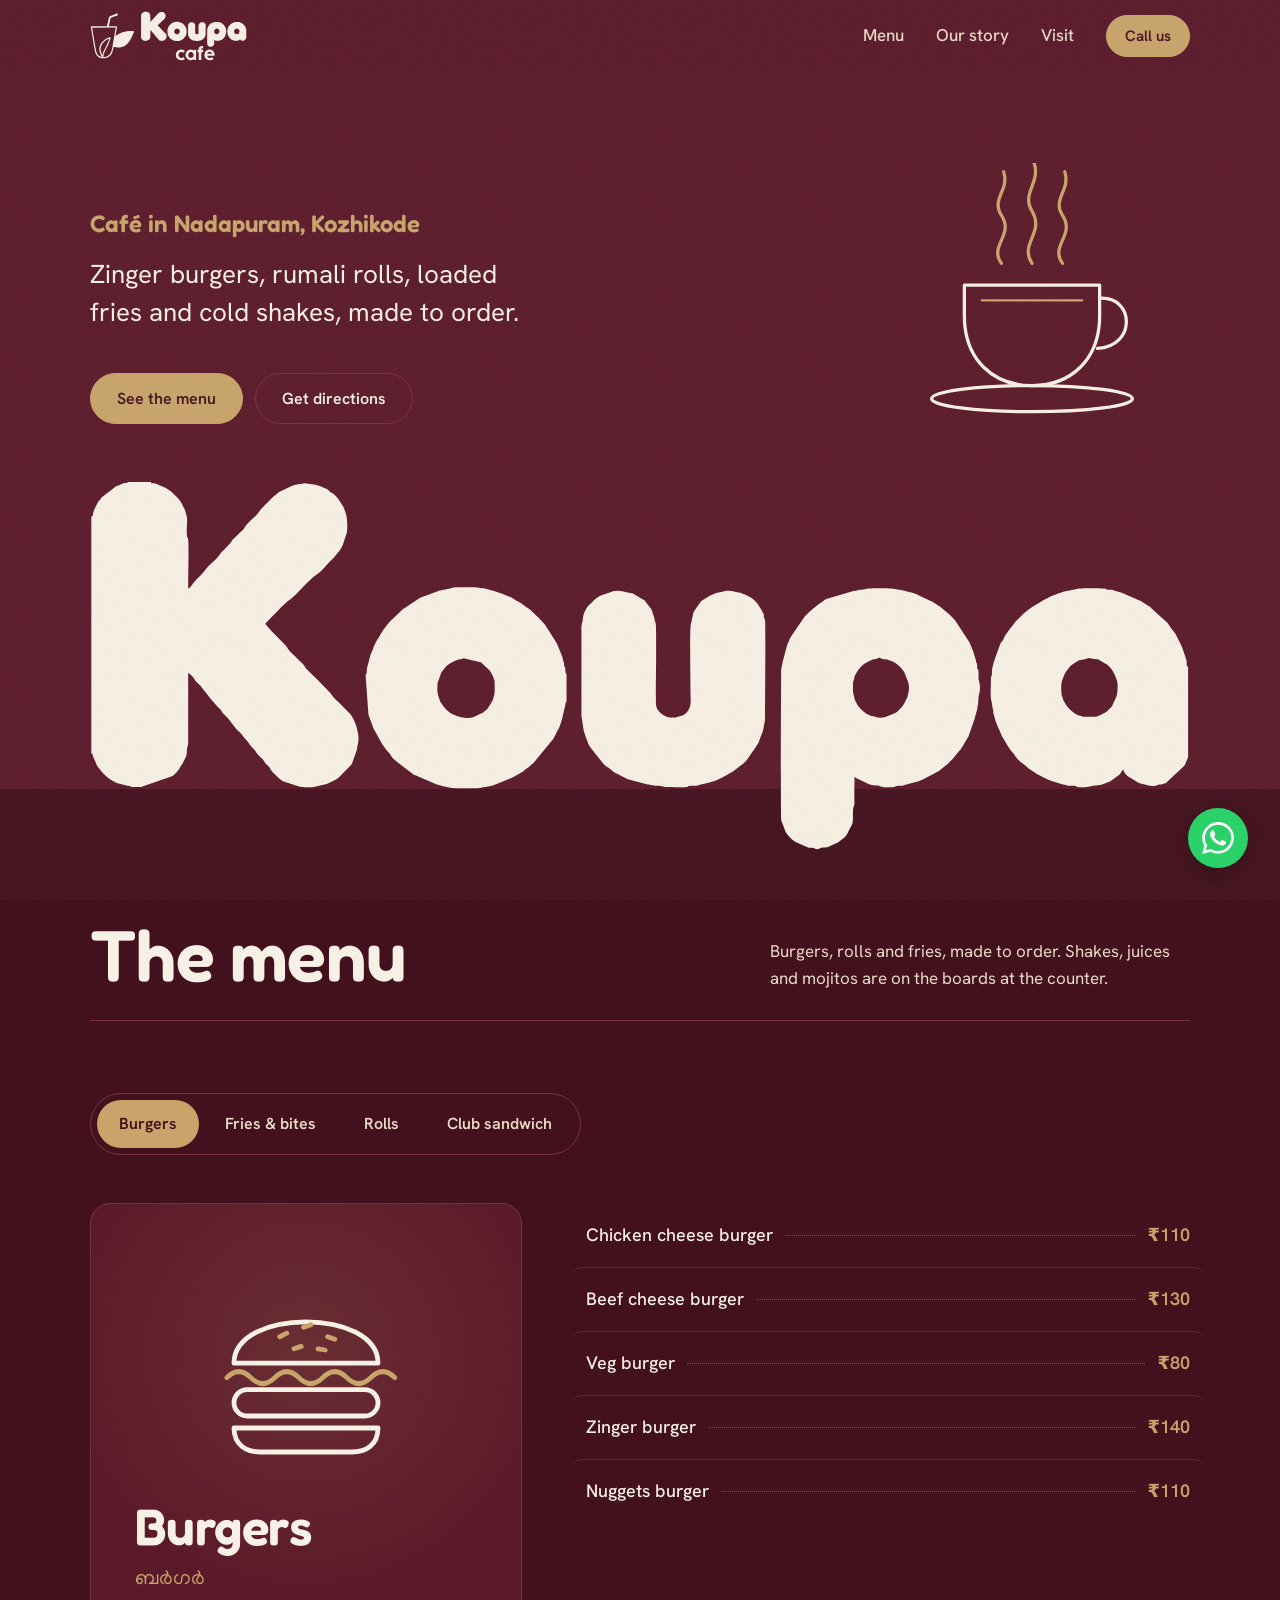
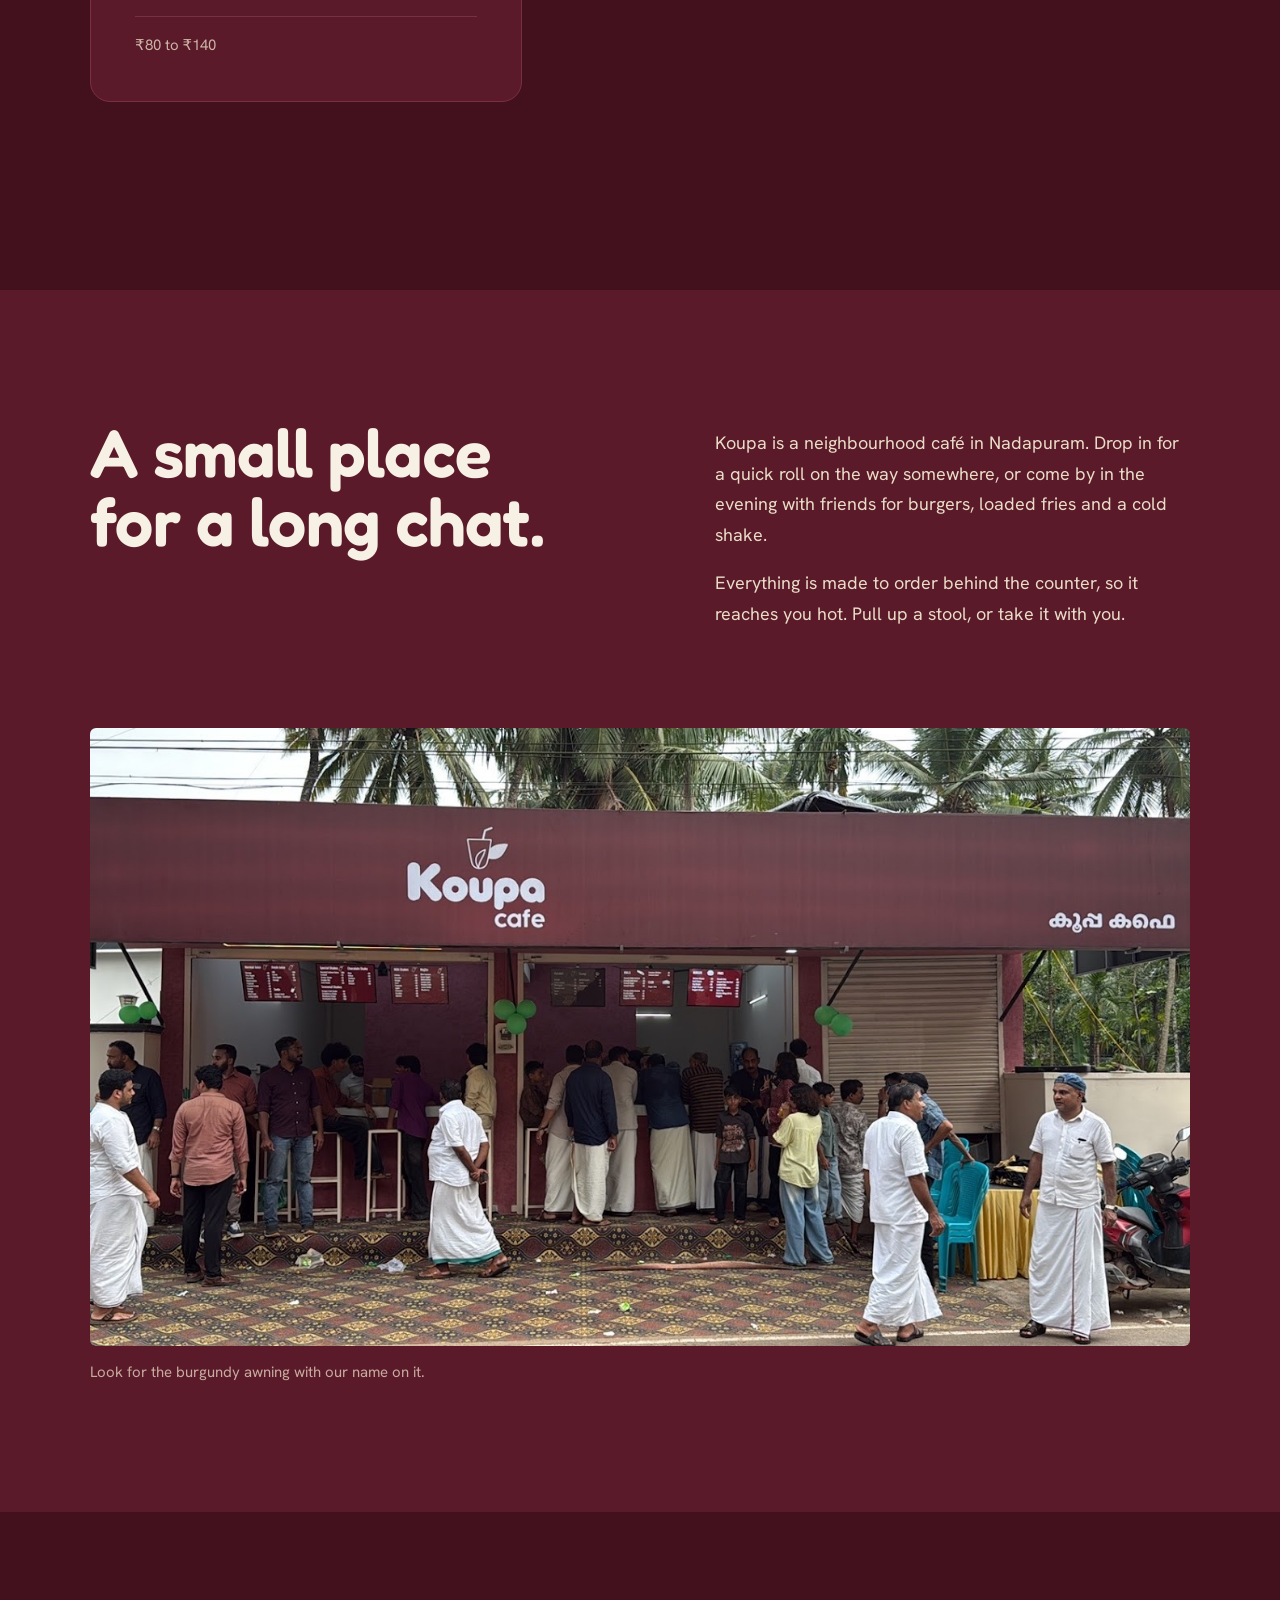
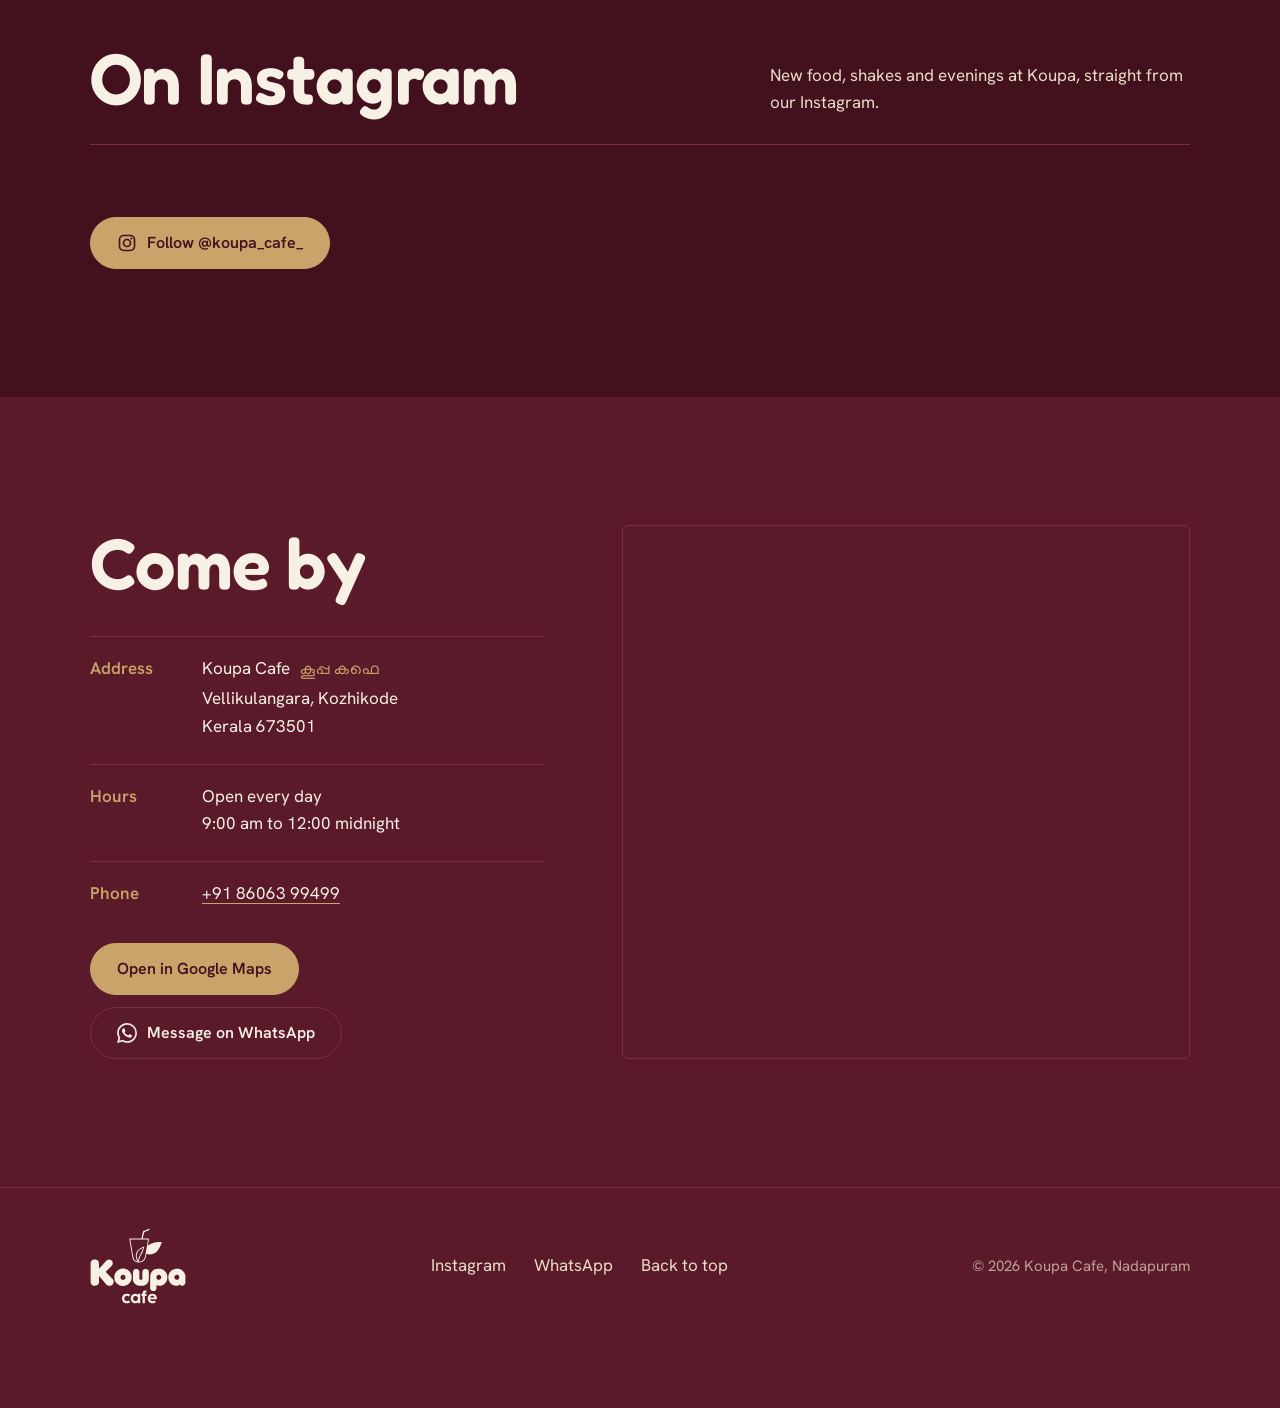
==== index.html @ 999a137d "Add Koupa Cafe website Static one-page site for Koupa Cafe: logo header, tabbed menu with prices, st" ====
<!doctype html>
<html lang="en">
<head>
  <meta charset="utf-8">
  <meta name="viewport" content="width=device-width, initial-scale=1">
  <title>Koupa Cafe | Nadapuram</title>
  <meta name="description" content="Koupa Cafe in Nadapuram: burgers, rolls, loaded fries, shakes, juices and mojitos, made to order.">
  <meta name="theme-color" content="#5B1A2A">
  <link rel="icon" href="favicon.svg" type="image/svg+xml">

  <!-- Open Graph (shows when the link is shared on WhatsApp / Instagram) -->
  <meta property="og:title" content="Koupa Cafe, Nadapuram">
  <meta property="og:description" content="Burgers, rolls, loaded fries and shakes in Nadapuram.">
  <meta property="og:type" content="website">
  <meta property="og:url" content="https://koupacafe.com/">

  <link rel="preconnect" href="https://fonts.googleapis.com">
  <link rel="preconnect" href="https://fonts.gstatic.com" crossorigin>
  <link href="https://fonts.googleapis.com/css2?family=Hanken+Grotesk:wght@400;500;600&family=Manjari:wght@400;700&family=Fredoka:wght@500;600;700&display=swap" rel="stylesheet">
  <link rel="stylesheet" href="styles.css">
  <script>document.documentElement.classList.add('js');</script>
</head>
<body>
  <a class="skip-link" href="#main">Skip to content</a>

  <header class="site-header">
    <div class="wrap header-inner">
      <a href="#top" class="brand">
        <img src="assets/koupa-logo-horizontal.svg" alt="Koupa Cafe" width="112" height="36">
      </a>

      <button class="nav-toggle" aria-expanded="false" aria-controls="site-nav">
        <span class="nav-toggle-bar"></span>
        <span class="visually-hidden">Open menu</span>
      </button>

      <nav id="site-nav" class="site-nav" aria-label="Main">
        <a href="#menu">Menu</a>
        <a href="#story">Our story</a>
        <a href="#visit">Visit</a>
        <a href="tel:+918606399499" class="btn btn-small">Call us</a>
      </nav>
    </div>
  </header>

  <main id="main">
    <!-- HERO -->
    <section class="hero" id="top">
      <div class="wrap hero-grid">
        <div class="hero-copy">
          <p class="hero-place">Café in Nadapuram, Kozhikode</p>
          <p class="hero-lede">Zinger burgers, rumali rolls, loaded fries and cold shakes, made to order.</p>
          <div class="hero-actions">
            <a href="#menu" class="btn">See the menu</a>
            <a href="#visit" class="btn btn-ghost">Get directions</a>
          </div>
        </div>

        <svg class="hero-cup" viewBox="0 0 220 240" role="img" aria-label="Illustration of a cup with rising steam">
          <g class="steam" fill="none" stroke-linecap="round">
            <path d="M82 92 C70 76 94 66 82 48 C72 33 90 24 84 8" />
            <path d="M110 92 C98 74 122 64 110 44 C100 28 118 18 112 0" />
            <path d="M138 92 C126 76 150 66 138 48 C128 33 146 24 140 8" />
          </g>
          <g class="cup" fill="none" stroke-linecap="round" stroke-linejoin="round">
            <path d="M48 112 H172 V140 C172 180 146 204 110 204 C74 204 48 180 48 140 Z" />
            <path d="M172 124 C204 122 206 168 170 170" />
            <ellipse cx="110" cy="216" rx="92" ry="12" />
            <path d="M64 126 H156" class="crema" />
          </g>
        </svg>
      </div>

      <h1 class="wordmark wrap">
        <img src="assets/koupa-wordmark.svg" alt="Koupa Cafe" width="753" height="254">
      </h1>
    </section>

    <!-- MENU: prices from the Google Business menu. Edit item names and prices in the lists below. -->
    <section class="menu section" id="menu" aria-labelledby="menu-title">
      <div class="wrap">
        <div class="section-head">
          <h2 id="menu-title">The menu</h2>
          <p>Burgers, rolls and fries, made to order. Shakes, juices and mojitos are on the boards at the counter.</p>
        </div>

        <div class="menu-tabs" role="tablist" aria-label="Menu categories">
          <button class="menu-tab" role="tab" id="tab-burgers" aria-controls="panel-burgers" aria-selected="true">
            Burgers
          </button>
          <button class="menu-tab" role="tab" id="tab-fries" aria-controls="panel-fries" aria-selected="false" tabindex="-1">
            Fries &amp; bites
          </button>
          <button class="menu-tab" role="tab" id="tab-rolls" aria-controls="panel-rolls" aria-selected="false" tabindex="-1">
            Rolls
          </button>
          <button class="menu-tab" role="tab" id="tab-club" aria-controls="panel-club" aria-selected="false" tabindex="-1">
            Club sandwich
          </button>
          <span class="menu-tab-indicator" aria-hidden="true"></span>
        </div>

        <div class="menu-panel is-active" role="tabpanel" id="panel-burgers" aria-labelledby="tab-burgers" tabindex="0">
          <div class="menu-feature">
            <svg class="menu-art" viewBox="0 0 200 200" aria-hidden="true">
              <g fill="none" stroke-linecap="round" stroke-linejoin="round">
                <path class="ln" d="M40 96 C40 50 160 50 160 96 Z"/>
                <path class="ac" d="M78 74 l6 -3 M98 66 l6 -2 M118 74 l6 2 M90 84 l6 -2 M110 84 l6 1"/>
                <path class="ac" d="M34 108 q10 -10 20 0 t20 0 t20 0 t20 0 t20 0 t20 0 t20 0"/>
                <rect class="ln" x="40" y="118" width="120" height="22" rx="11"/>
                <path class="ln" d="M40 150 H160 C160 164 150 170 138 170 H62 C50 170 40 164 40 150 Z"/>
              </g>
            </svg>
            <div class="menu-feature-text">
              <h3>Burgers</h3>
              <p class="ml" lang="ml">ബർഗർ</p>
              <p class="menu-meta">₹80 to ₹140</p>
            </div>
          </div>
          <ul class="menu-list">
            <li><span class="item">Chicken cheese burger</span><span class="dots"></span><span class="price">₹110</span></li>
            <li><span class="item">Beef cheese burger</span><span class="dots"></span><span class="price">₹130</span></li>
            <li><span class="item">Veg burger</span><span class="dots"></span><span class="price">₹80</span></li>
            <li><span class="item">Zinger burger</span><span class="dots"></span><span class="price">₹140</span></li>
            <li><span class="item">Nuggets burger</span><span class="dots"></span><span class="price">₹110</span></li>
          </ul>
        </div>

        <div class="menu-panel" role="tabpanel" id="panel-fries" aria-labelledby="tab-fries" tabindex="0">
          <div class="menu-feature">
            <svg class="menu-art" viewBox="0 0 200 200" aria-hidden="true">
              <g fill="none" stroke-linecap="round" stroke-linejoin="round">
                <path class="ac fry" d="M72 98 L64 40 M88 98 L84 30 M104 98 L106 34 M120 98 L128 42 M80 98 L74 56 M112 98 L118 52"/>
                <path class="ln" d="M54 96 Q100 118 146 96 L134 172 H66 Z"/>
                <path class="ac" d="M84 140 a16 16 0 0 0 32 0"/>
              </g>
            </svg>
            <div class="menu-feature-text">
              <h3>Fries &amp; bites</h3>
              <p class="ml" lang="ml">ഫ്രൈസ്</p>
              <p class="menu-meta">₹80 to ₹160</p>
            </div>
          </div>
          <ul class="menu-list">
            <li><span class="item">French fries</span><span class="dots"></span><span class="price">₹80</span></li>
            <li><span class="item">Peri peri fries <svg class="chili" viewBox="0 0 24 24" role="img" aria-label="Spicy"><use href="#chili-icon"/></svg></span><span class="dots"></span><span class="price">₹100</span></li>
            <li><span class="item">Loaded fries</span><span class="dots"></span><span class="price">₹150</span></li>
            <li><span class="item">Loaded fries, spicy <svg class="chili" viewBox="0 0 24 24" role="img" aria-label="Spicy"><use href="#chili-icon"/></svg></span><span class="dots"></span><span class="price">₹160</span></li>
            <li><span class="item">Chick pop</span><span class="dots"></span><span class="price">₹140</span></li>
            <li><span class="item">Chicken wings (6 pcs)</span><span class="dots"></span><span class="price">₹140</span></li>
            <li><span class="item">Nuggets</span><span class="dots"></span><span class="price">₹100</span></li>
          </ul>
        </div>

        <div class="menu-panel" role="tabpanel" id="panel-rolls" aria-labelledby="tab-rolls" tabindex="0">
          <div class="menu-feature">
            <svg class="menu-art" viewBox="0 0 200 200" aria-hidden="true">
              <g fill="none" stroke-linecap="round" stroke-linejoin="round">
                <g transform="rotate(-28 100 100)">
                  <rect class="ln" x="34" y="74" width="132" height="52" rx="26"/>
                  <path class="ac" d="M60 78 C70 92 70 108 60 122 M82 76 C92 92 92 108 82 124"/>
                  <path class="ln" d="M110 74 L118 82 L110 90 L118 98 L110 106 L118 114 L110 122 L116 126"/>
                  <path class="ac" d="M130 86 H152 M130 100 H158 M130 114 H152"/>
                </g>
              </g>
            </svg>
            <div class="menu-feature-text">
              <h3>Rolls</h3>
              <p class="ml" lang="ml">റോൾസ്</p>
              <p class="menu-meta">₹40 to ₹80</p>
            </div>
          </div>
          <ul class="menu-list">
            <li><span class="item">Rumali chilly chicken <svg class="chili" viewBox="0 0 24 24" role="img" aria-label="Spicy"><use href="#chili-icon"/></svg></span><span class="dots"></span><span class="price">₹70</span></li>
            <li><span class="item">Rumali chilly beef <svg class="chili" viewBox="0 0 24 24" role="img" aria-label="Spicy"><use href="#chili-icon"/></svg></span><span class="dots"></span><span class="price">₹80</span></li>
            <li><span class="item">Rumali zinger</span><span class="dots"></span><span class="price">₹80</span></li>
            <li><span class="item">Rumali kebab</span><span class="dots"></span><span class="price">₹80</span></li>
            <li><span class="item">Samoon chicken</span><span class="dots"></span><span class="price">₹40</span></li>
            <li><span class="item">Samoon beef</span><span class="dots"></span><span class="price">₹50</span></li>
            <li><span class="item">Porotta chilly chicken <svg class="chili" viewBox="0 0 24 24" role="img" aria-label="Spicy"><use href="#chili-icon"/></svg></span><span class="dots"></span><span class="price">₹60</span></li>
            <li><span class="item">Porotta beef</span><span class="dots"></span><span class="price">₹70</span></li>
            <li><span class="item">Zinger porotta</span><span class="dots"></span><span class="price">₹80</span></li>
            <li><span class="item">Omelette porotta</span><span class="dots"></span><span class="price">₹40</span></li>
          </ul>
        </div>

        <div class="menu-panel" role="tabpanel" id="panel-club" aria-labelledby="tab-club" tabindex="0">
          <div class="menu-feature">
            <svg class="menu-art" viewBox="0 0 200 200" aria-hidden="true">
              <g fill="none" stroke-linecap="round" stroke-linejoin="round">
                <path class="ln" d="M36 156 H164 V62 Z"/>
                <path class="ac" d="M72 132 q8 -8 16 0 t16 0 t16 0 t16 0 t16 0 t12 0"/>
                <path class="ln" d="M104 108 H164"/>
                <path class="ln" d="M144 124 V30"/>
                <path class="ac" d="M144 32 L166 39 L144 46"/>
              </g>
            </svg>
            <div class="menu-feature-text">
              <h3>Club sandwich</h3>
              <p class="ml" lang="ml">ക്ലബ്</p>
              <p class="menu-meta">₹170</p>
            </div>
          </div>
          <ul class="menu-list">
            <li><span class="item">Zinger club</span><span class="dots"></span><span class="price">₹170</span></li>
          </ul>
        </div>

        <p class="menu-key"><svg class="chili" viewBox="0 0 24 24" aria-hidden="true"><use href="#chili-icon"/></svg> Spicy</p>
      </div>
    </section>

    <!-- STORY -->
    <!-- EDIT: replace with the cafe's own story -->
    <section class="story section" id="story" aria-labelledby="story-title">
      <div class="wrap story-grid">
        <h2 id="story-title" class="story-quote">A small place for a long chat.</h2>
        <div class="story-body">
          <p>Koupa is a neighbourhood café in Nadapuram. Drop in for a quick roll on the way somewhere, or come by in the evening with friends for burgers, loaded fries and a cold shake.</p>
          <p>Everything is made to order behind the counter, so it reaches you hot. Pull up a stool, or take it with you.</p>
        </div>

        <figure class="storefront">
          <img src="assets/koupa-storefront.jpg" alt="The Koupa Cafe counter under its burgundy awning, busy with customers" width="1360" height="765" loading="lazy">
          <figcaption>Look for the burgundy awning with our name on it.</figcaption>
        </figure>
      </div>
    </section>

    <!-- INSTAGRAM
         Shows the latest posts from @koupa_cafe_ and updates by itself.
         Setup: connect the Instagram account at behold.so, create a "JSON feed",
         and paste its URL (https://feeds.behold.so/...) into data-feed below.
         Until then, only the heading and the Follow button show. -->
    <section class="insta section" id="instagram" aria-labelledby="insta-title" data-feed="">
      <div class="wrap">
        <div class="section-head">
          <h2 id="insta-title">On Instagram</h2>
          <p>New food, shakes and evenings at Koupa, straight from our Instagram.</p>
        </div>

        <ul class="insta-grid" hidden></ul>

        <a class="btn btn-icon insta-follow" href="https://www.instagram.com/koupa_cafe_/" target="_blank" rel="noopener">
          <svg class="ig-glyph" viewBox="0 0 24 24" aria-hidden="true"><use href="#ig-icon"/></svg>
          Follow @koupa_cafe_
        </a>
      </div>
    </section>

    <!-- VISIT -->
    <section class="visit section" id="visit" aria-labelledby="visit-title">
      <div class="wrap visit-grid">
        <div class="visit-info">
          <h2 id="visit-title">Come by</h2>

          <dl class="details">
            <div>
              <dt>Address</dt>
              <dd>Koupa Cafe <span lang="ml" class="ml-name">കൂപ്പ കഫെ</span><br>Vellikulangara, Kozhikode<br>Kerala 673501</dd>
            </div>
            <div>
              <dt>Hours</dt>
              <dd>Open every day<br>9:00 am to 12:00 midnight</dd>
            </div>
            <div>
              <dt>Phone</dt>
              <dd><a href="tel:+918606399499">+91 86063 99499</a></dd>
            </div>
          </dl>

          <div class="visit-actions">
            <a class="btn" href="https://share.google/ro8v0iEGP9ZRSsAM6" target="_blank" rel="noopener">Open in Google Maps</a>
            <a class="btn btn-ghost btn-icon" href="https://wa.me/918606399499?text=Hi%20Koupa%20Cafe" target="_blank" rel="noopener">
              <svg class="wa-glyph" viewBox="0 0 24 24" aria-hidden="true"><use href="#wa-icon"/></svg>
              Message on WhatsApp
            </a>
          </div>
        </div>

        <div class="map-frame">
          <iframe
            title="Map showing Koupa Cafe in Nadapuram"
            src="https://www.google.com/maps?q=Koupa+cafe,+Vellikulangara,+Kerala+673501&amp;z=15&amp;output=embed"
            loading="lazy"
            referrerpolicy="no-referrer-when-downgrade"></iframe>
        </div>
      </div>
    </section>
  </main>

  <footer class="site-footer">
    <div class="wrap footer-inner">
      <img class="footer-brand" src="assets/koupa-logo-cream.svg" alt="Koupa Cafe" width="96" height="76" loading="lazy">
      <nav class="footer-links" aria-label="Social">
        <a href="https://www.instagram.com/koupa_cafe_/" target="_blank" rel="noopener">Instagram</a>
        <a href="https://wa.me/918606399499?text=Hi%20Koupa%20Cafe" target="_blank" rel="noopener">WhatsApp</a>
        <a href="#top">Back to top</a>
      </nav>
      <p class="footer-copy">&copy; <span id="year">2026</span> Koupa Cafe, Nadapuram</p>
    </div>
  </footer>

  <!-- Floating WhatsApp button -->
  <a class="wa-float" href="https://wa.me/918606399499?text=Hi%20Koupa%20Cafe" target="_blank" rel="noopener" aria-label="Chat with Koupa Cafe on WhatsApp">
    <svg class="wa-glyph" viewBox="0 0 24 24" aria-hidden="true"><use href="#wa-icon"/></svg>
  </a>

  <!-- WhatsApp logo, defined once and reused above -->
  <svg width="0" height="0" style="position:absolute" aria-hidden="true">
    <symbol id="ig-icon" viewBox="0 0 24 24">
      <rect x="3" y="3" width="18" height="18" rx="5" fill="none" stroke="currentColor" stroke-width="2"/>
      <circle cx="12" cy="12" r="4.2" fill="none" stroke="currentColor" stroke-width="2"/>
      <circle cx="17.3" cy="6.7" r="1.3" fill="currentColor"/>
    </symbol>
    <symbol id="reel-icon" viewBox="0 0 24 24">
      <path fill="currentColor" d="M8 5.5v13a1 1 0 0 0 1.5.86l10.4-6.5a1 1 0 0 0 0-1.72L9.5 4.64A1 1 0 0 0 8 5.5z"/>
    </symbol>
    <symbol id="album-icon" viewBox="0 0 24 24">
      <rect x="7" y="3" width="14" height="14" rx="2.5" fill="currentColor"/>
      <path d="M4 7v11.5A2.5 2.5 0 0 0 6.5 21H17" fill="none" stroke="currentColor" stroke-width="2" stroke-linecap="round"/>
    </symbol>
    <symbol id="chili-icon" viewBox="0 0 24 24">
      <path fill="currentColor" d="M4.6 21.4c-1.8-.3-2.1-2.6-.4-3.3 5.5-2.2 9.3-5.6 10.7-10.6.3-1.1 1.8-1.4 2.5-.5 1.5 2 1.8 4.6.6 7.3-2.4 5.2-7.9 8.1-13.4 7.1z"/>
      <path fill="none" stroke="currentColor" stroke-width="2" stroke-linecap="round" d="M16.5 7.2c0-2 1-3.6 3.1-4.4"/>
    </symbol>
    <symbol id="wa-icon" viewBox="0 0 24 24">
      <path fill="currentColor" d="M17.472 14.382c-.297-.149-1.758-.867-2.03-.967-.273-.099-.471-.148-.67.15-.197.297-.767.966-.94 1.164-.173.199-.347.223-.644.075-.297-.15-1.255-.463-2.39-1.475-.883-.788-1.48-1.761-1.653-2.059-.173-.297-.018-.458.13-.606.134-.133.298-.347.446-.52.149-.174.198-.298.298-.497.099-.198.05-.371-.025-.52-.075-.149-.669-1.612-.916-2.207-.242-.579-.487-.5-.669-.51-.173-.008-.371-.01-.57-.01-.198 0-.52.074-.792.372-.272.297-1.04 1.016-1.04 2.479 0 1.462 1.065 2.875 1.213 3.074.149.198 2.096 3.2 5.077 4.487.709.306 1.262.489 1.694.625.712.227 1.36.195 1.871.118.571-.085 1.758-.719 2.006-1.413.248-.694.248-1.289.173-1.413-.074-.124-.272-.198-.57-.347m-5.421 7.403h-.004a9.87 9.87 0 01-5.031-1.378l-.361-.214-3.741.982.998-3.648-.235-.374a9.86 9.86 0 01-1.51-5.26c.001-5.45 4.436-9.884 9.888-9.884 2.64 0 5.122 1.03 6.988 2.898a9.825 9.825 0 012.893 6.994c-.003 5.45-4.437 9.884-9.885 9.884m8.413-18.297A11.815 11.815 0 0012.05 0C5.495 0 .16 5.335.157 11.892c0 2.096.547 4.142 1.588 5.945L.057 24l6.305-1.654a11.882 11.882 0 005.683 1.448h.005c6.554 0 11.89-5.335 11.893-11.893a11.821 11.821 0 00-3.48-8.413z"/>
    </symbol>
  </svg>

  <script src="script.js" defer></script>
</body>
</html>
---- styles.css ----
/* ============================================
   Koupa Cafe — styles
   Burgundy ground, beige / off-white type, brass accent.
   ============================================ */

:root {
  --wine: #5b1a2a;        /* main background */
  --wine-deep: #43111e;   /* alternate sections, footer */
  --wine-line: #7a3043;   /* rules, borders */
  --beige: #e9dcc6;       /* body text */
  --cream: #f7f0e4;       /* headings, wordmark */
  --brass: #c8a46a;       /* prices, buttons, accents */

  --font-display: "Fredoka", "Nunito", system-ui, sans-serif; /* closest web font to the logo lettering */
  --font-body: "Hanken Grotesk", system-ui, sans-serif;
  --font-ml: "Manjari", "Noto Sans Malayalam", sans-serif;

  --wrap: 1180px;
  --gutter: clamp(16px, 4vw, 40px);
  --section-pad: clamp(72px, 10vw, 140px);
}

*,
*::before,
*::after { box-sizing: border-box; }

html { scroll-behavior: smooth; -webkit-text-size-adjust: 100%; }

body {
  margin: 0;
  background: var(--wine);
  color: var(--beige);
  font-family: var(--font-body);
  font-size: 1.0625rem;
  line-height: 1.6;
  -webkit-font-smoothing: antialiased;
  overflow-x: hidden;
}

/* subtle paper grain over the burgundy */
body::before {
  content: "";
  position: fixed;
  inset: 0;
  pointer-events: none;
  z-index: 100;
  opacity: 0.07;
  background-image: url("data:image/svg+xml,%3Csvg xmlns='http://www.w3.org/2000/svg' width='160' height='160'%3E%3Cfilter id='n'%3E%3CfeTurbulence type='fractalNoise' baseFrequency='.85' numOctaves='3' stitchTiles='stitch'/%3E%3C/filter%3E%3Crect width='100%25' height='100%25' filter='url(%23n)'/%3E%3C/svg%3E");
}

img, svg, iframe { display: block; max-width: 100%; }

a { color: inherit; }

h1, h2, h3 {
  font-family: var(--font-display);
  font-weight: 600;
  letter-spacing: -0.01em;
  color: var(--cream);
  line-height: 1.05;
  margin: 0;
}

p { margin: 0 0 1em; }

:focus-visible {
  outline: 2px solid var(--brass);
  outline-offset: 3px;
  border-radius: 2px;
}

.wrap {
  width: 100%;
  max-width: var(--wrap);
  margin-inline: auto;
  padding-inline: var(--gutter);
}

.visually-hidden {
  position: absolute !important;
  width: 1px; height: 1px;
  overflow: hidden;
  clip: rect(0 0 0 0);
  white-space: nowrap;
}

.skip-link {
  position: absolute;
  left: 16px; top: -60px;
  background: var(--cream);
  color: var(--wine-deep);
  padding: 10px 16px;
  z-index: 200;
  text-decoration: none;
}
.skip-link:focus { top: 16px; }

/* ---------- Buttons ---------- */
.btn {
  display: inline-flex;
  align-items: center;
  justify-content: center;
  min-height: 48px;
  padding: 12px 26px;
  border: 1.5px solid var(--brass);
  border-radius: 999px;
  background: var(--brass);
  color: var(--wine-deep);
  font-weight: 600;
  font-size: 1rem;
  text-decoration: none;
  transition: background-color .2s, color .2s;
}
.btn:hover { background: var(--cream); border-color: var(--cream); }

.btn-ghost {
  background: transparent;
  color: var(--cream);
  border-color: var(--wine-line);
}
.btn-ghost:hover { background: transparent; border-color: var(--cream); color: var(--cream); }

.btn-small { min-height: 40px; padding: 8px 18px; font-size: .9375rem; }

/* ---------- Header ---------- */
.site-header {
  position: sticky;
  top: 0;
  z-index: 50;
  background: rgba(91, 26, 42, 0.92);
  backdrop-filter: blur(8px);
  -webkit-backdrop-filter: blur(8px);
  border-bottom: 1px solid transparent;
  transition: border-color .3s;
}
.site-header.is-scrolled { border-bottom-color: var(--wine-line); }

.header-inner {
  display: flex;
  align-items: center;
  justify-content: space-between;
  min-height: 72px;
}

.brand {
  display: block;
  line-height: 0;
}
.brand img {
  height: 50px;
  width: auto;
}

.site-nav {
  display: flex;
  align-items: center;
  gap: 32px;
}
.site-nav a:not(.btn) {
  text-decoration: none;
  color: var(--beige);
  font-weight: 500;
  padding-block: 6px;
  border-bottom: 1px solid transparent;
}
.site-nav a:not(.btn):hover { color: var(--cream); border-bottom-color: var(--brass); }

.nav-toggle {
  display: none;
  width: 44px; height: 44px;
  background: none;
  border: 0;
  padding: 0;
  cursor: pointer;
  position: relative;
}
.nav-toggle-bar,
.nav-toggle-bar::before,
.nav-toggle-bar::after {
  position: absolute;
  left: 10px;
  width: 24px;
  height: 2px;
  background: var(--cream);
  transition: transform .25s, opacity .25s;
}
.nav-toggle-bar { top: 21px; }
.nav-toggle-bar::before, .nav-toggle-bar::after { content: ""; left: 0; }
.nav-toggle-bar::before { top: -7px; }
.nav-toggle-bar::after { top: 7px; }
.nav-toggle[aria-expanded="true"] .nav-toggle-bar { background: transparent; }
.nav-toggle[aria-expanded="true"] .nav-toggle-bar::before { transform: translateY(7px) rotate(45deg); }
.nav-toggle[aria-expanded="true"] .nav-toggle-bar::after { transform: translateY(-7px) rotate(-45deg); }

/* ---------- Hero ---------- */
.hero {
  padding-top: clamp(40px, 7vw, 96px);
  position: relative;
  z-index: 1;
}

.hero-grid {
  display: grid;
  grid-template-columns: 1fr auto;
  align-items: end;
  gap: 40px;
}

.hero-place {
  font-family: var(--font-display);
  font-weight: 600;
  font-size: clamp(1.25rem, 2vw, 1.5rem);
  color: var(--brass);
  margin-bottom: .5em;
}

.hero-lede {
  font-size: clamp(1.25rem, 2.2vw, 1.625rem);
  line-height: 1.45;
  color: var(--cream);
  max-width: 30ch;
  margin-bottom: 1.6em;
}

.hero-actions { display: flex; flex-wrap: wrap; gap: 12px; }

.hero-cup {
  width: clamp(150px, 20vw, 240px);
  height: auto;
  margin-right: clamp(0px, 3vw, 48px);
}
.hero-cup .cup { stroke: var(--cream); stroke-width: 3; }
.hero-cup .cup .crema { stroke: var(--brass); stroke-width: 2; }
.hero-cup .steam { stroke: var(--brass); stroke-width: 3; }

/* the one orchestrated moment: steam draws itself, then keeps drifting */
.hero-cup .steam path {
  stroke-dasharray: 120;
  stroke-dashoffset: 120;
  animation:
    steam-draw 1.6s cubic-bezier(.5, 0, .2, 1) forwards,
    steam-drift 4s ease-in-out 1.8s infinite;
}
.hero-cup .steam path:nth-child(2) { animation-delay: .25s, 2.3s; }
.hero-cup .steam path:nth-child(3) { animation-delay: .5s, 2.8s; }

@keyframes steam-draw { to { stroke-dashoffset: 0; } }
@keyframes steam-drift {
  0%, 100% { opacity: 1; transform: translateY(0); }
  50% { opacity: .35; transform: translateY(-6px); }
}

/* the logo's own "Koupa" lettering, stretched across the page */
.wordmark {
  position: relative;
  margin-top: clamp(32px, 5vw, 56px);
  line-height: 0;
}
.wordmark img {
  display: block;
  width: 100%;
  height: auto;
  /* baseline sits on the section edge; the "p" hangs into the menu band
     (descender is 5.7% of the wordmark's width) */
  margin-bottom: -5.7%;
}

/* ---------- Sections ---------- */
.section { padding-block: var(--section-pad); }
section[id] { scroll-margin-top: 72px; }

.section-head {
  display: grid;
  grid-template-columns: 1fr 1fr;
  align-items: end;
  gap: 24px 48px;
  margin-bottom: clamp(40px, 6vw, 72px);
  padding-bottom: 28px;
  border-bottom: 1px solid var(--wine-line);
}
.section-head h2 { font-size: clamp(2.75rem, 6vw, 4.5rem); }
.section-head p { margin: 0; max-width: 42ch; justify-self: end; }

/* ---------- Menu ---------- */
.menu { background: var(--wine-deep); }

/* category tabs with a sliding brass pill */
.menu-tabs {
  position: relative;
  display: flex;
  gap: 4px;
  width: max-content;
  max-width: 100%;
  padding: 6px;
  margin-bottom: clamp(28px, 4vw, 48px);
  border: 1px solid var(--wine-line);
  border-radius: 999px;
  overflow-x: auto;
  scrollbar-width: none;
}
.menu-tabs::-webkit-scrollbar { display: none; }
html:not(.js) .menu-tabs { display: none; }

.menu-tab {
  position: relative;
  z-index: 1;
  display: inline-flex;
  align-items: center;
  gap: 10px;
  min-height: 48px;
  padding: 10px 22px;
  border: 0;
  border-radius: 999px;
  background: none;
  color: var(--beige);
  font: 600 1rem/1 var(--font-body);
  white-space: nowrap;
  cursor: pointer;
  transition: color .3s;
}
.menu-tab:hover { color: var(--cream); }
.menu-tab[aria-selected="true"] { color: var(--wine-deep); }
.menu-tab:focus-visible { outline-offset: -2px; border-radius: 999px; }

.menu-tab-indicator {
  position: absolute;
  top: 6px;
  left: 0;
  width: 0;
  height: calc(100% - 12px);
  border-radius: 999px;
  background: var(--brass);
  transition:
    transform .5s cubic-bezier(.3, 1.25, .5, 1),
    width .5s cubic-bezier(.3, 1.25, .5, 1);
}
.menu-tabs.no-anim .menu-tab-indicator { transition: none; }

/* one panel per category: picture card + list */
.menu-panel {
  display: grid;
  grid-template-columns: minmax(0, 5fr) minmax(0, 7fr);
  gap: clamp(32px, 5vw, 72px);
  align-items: start;
  outline-offset: 8px;
}
.js .menu-panel { display: none; }
.js .menu-panel.is-active { display: grid; }
html:not(.js) .menu-panel + .menu-panel { margin-top: 72px; }

.menu-feature {
  position: sticky;
  top: 96px;
  padding: clamp(28px, 4vw, 44px);
  border: 1px solid var(--wine-line);
  border-radius: 20px;
  background:
    radial-gradient(circle at 50% 30%, rgba(200, 164, 106, 0.14), transparent 60%),
    var(--wine);
}
.menu-art {
  width: min(100%, 240px);
  height: auto;
  margin: 0 auto 12px;
}
.menu-art .ln { stroke: var(--cream); stroke-width: 4; }
.menu-art .ac { stroke: var(--brass); stroke-width: 4; }
.menu-art .fry { stroke-width: 9; }

.menu-feature h3 { font-size: clamp(2.25rem, 4vw, 3.25rem); }
.menu-feature .ml {
  font-family: var(--font-ml);
  font-size: 1.25rem;
  color: var(--brass);
  margin: 10px 0 0;
}
.menu-meta {
  margin: 20px 0 0;
  padding-top: 16px;
  border-top: 1px solid var(--wine-line);
  font-size: .9375rem;
  color: rgba(233, 220, 198, 0.8);
}

.menu-list { list-style: none; margin: 0; padding: 0; }
.menu-list li {
  display: flex;
  align-items: baseline;
  margin-inline: -16px;
  padding: 17px 16px;
  border-top: 1px solid rgba(122, 48, 67, 0.6);
  border-radius: 12px;
  transition: background-color .2s;
}
.menu-list li:first-child { border-top-color: transparent; }
.menu-list li:hover { background: rgba(233, 220, 198, 0.06); }
.menu-list li:hover .price { color: var(--cream); }

.menu-list .item {
  display: inline-flex;
  align-items: center;
  gap: 8px;
  color: var(--cream);
  font-size: 1.125rem;
  font-weight: 500;
}
.menu-list .dots {
  flex: 1;
  min-width: 24px;
  margin-inline: 12px;
  border-bottom: 1px dotted rgba(233, 220, 198, 0.3);
  transform: translateY(-5px);
}
.menu-list .price {
  color: var(--brass);
  font-size: 1.125rem;
  font-weight: 600;
  font-variant-numeric: tabular-nums;
  transition: color .2s;
}

.chili {
  width: 20px;
  height: 20px;
  flex: none;
  color: var(--brass);
}
/* only show the "Spicy" key when the open category has a spicy item */
.js .menu:not(:has(.menu-panel.is-active .chili)) .menu-key { visibility: hidden; }
.menu-key {
  display: flex;
  align-items: center;
  gap: 8px;
  margin: 36px 0 0;
  font-size: .9375rem;
  color: rgba(233, 220, 198, 0.75);
}

/* entrance when a category opens: the drawing sketches itself, items rise in */
.js .menu-panel.is-active .menu-art :is(path, rect) {
  stroke-dasharray: 1;
  stroke-dashoffset: 1;
  animation: art-draw 1.1s cubic-bezier(.5, 0, .2, 1) forwards;
}
.js .menu-panel.is-active .menu-art .ac { animation-delay: .25s; }
.js .menu-panel.is-active .menu-list li {
  animation: item-in .55s cubic-bezier(.2, .8, .2, 1) both;
  animation-delay: calc(var(--i, 0) * 45ms + 60ms);
}
.js .menu-panel.is-active .menu-feature { animation: card-in .5s cubic-bezier(.2, .8, .2, 1) both; }

@keyframes art-draw { to { stroke-dashoffset: 0; } }
@keyframes item-in { from { opacity: 0; transform: translateY(14px); } }
@keyframes card-in { from { opacity: 0; transform: scale(.97); } }

/* ---------- Story ---------- */
.story-grid {
  display: grid;
  grid-template-columns: 1.1fr 1fr;
  gap: 48px clamp(48px, 8vw, 120px);
  align-items: start;
}
.story-quote {
  font-size: clamp(2.5rem, 5.5vw, 4.25rem);
  line-height: 1.02;
  max-width: 12ch;
}
.story-body { max-width: 62ch; padding-top: 10px; }
.story-body p { font-size: 1.125rem; line-height: 1.7; }

.storefront {
  grid-column: 1 / -1;
  margin: clamp(16px, 3vw, 32px) 0 0;
}
.storefront img {
  width: 100%;
  height: auto;
  border-radius: 6px;
}
.storefront figcaption {
  margin-top: 14px;
  font-size: .9375rem;
  color: rgba(233, 220, 198, 0.75);
}

.ml-name {
  font-family: var(--font-ml);
  color: var(--brass);
  margin-left: 6px;
}

/* ---------- Instagram ---------- */
.insta { background: var(--wine-deep); }

/* 3 columns: newest post large (2x2), five more around it */
.insta-grid {
  list-style: none;
  margin: 0 0 clamp(32px, 4vw, 48px);
  padding: 0;
  display: grid;
  grid-template-columns: repeat(3, minmax(0, 1fr));
  gap: clamp(10px, 1.4vw, 18px);
}
.insta-grid[hidden] { display: none; }
.insta-tile:first-child { grid-column: span 2; grid-row: span 2; }

.insta-tile {
  position: relative;
  aspect-ratio: 1;
  border-radius: 14px;
  overflow: hidden;
  background: var(--wine);
  animation: tile-in .6s cubic-bezier(.2, .8, .2, 1) both;
  animation-delay: calc(var(--i, 0) * 70ms);
}
.insta-tile.is-loading {
  animation: tile-pulse 1.4s ease-in-out infinite;
}
@keyframes tile-in { from { opacity: 0; transform: translateY(16px); } }
@keyframes tile-pulse { 50% { background: var(--wine-line); } }

.insta-tile a { display: block; width: 100%; height: 100%; color: var(--cream); }
.insta-tile img {
  width: 100%;
  height: 100%;
  object-fit: cover;
  transition: transform .6s cubic-bezier(.2, .8, .2, 1);
}
.insta-tile a:hover img { transform: scale(1.05); }
.insta-tile a:focus-visible { outline-offset: -4px; }

.insta-badge {
  position: absolute;
  top: 12px;
  right: 12px;
  width: 30px;
  height: 30px;
  display: grid;
  place-items: center;
  border-radius: 50%;
  background: rgba(67, 17, 30, 0.7);
  backdrop-filter: blur(4px);
  -webkit-backdrop-filter: blur(4px);
}
.insta-badge svg { width: 16px; height: 16px; }

.insta-caption {
  position: absolute;
  inset: auto 0 0 0;
  padding: 48px 18px 16px;
  background: linear-gradient(to top, rgba(67, 17, 30, 0.92), transparent);
  font-size: .9375rem;
  line-height: 1.45;
  display: -webkit-box;
  -webkit-line-clamp: 2;
  -webkit-box-orient: vertical;
  overflow: hidden;
  opacity: 0;
  transform: translateY(8px);
  transition: opacity .3s, transform .3s;
}
.insta-tile a:hover .insta-caption,
.insta-tile a:focus-visible .insta-caption { opacity: 1; transform: none; }

.ig-glyph { width: 20px; height: 20px; flex: none; }

/* ---------- Visit ---------- */
.visit { background: var(--wine); }

.visit-grid {
  display: grid;
  grid-template-columns: 1fr 1.25fr;
  gap: clamp(40px, 6vw, 80px);
  align-items: stretch;
}
.visit-info h2 { font-size: clamp(2.75rem, 6vw, 4.5rem); margin-bottom: 36px; }

.details { margin: 0 0 36px; display: grid; gap: 24px; }
.details div {
  display: grid;
  grid-template-columns: 96px 1fr;
  gap: 16px;
  padding-top: 18px;
  border-top: 1px solid var(--wine-line);
}
.details dt { color: var(--brass); font-weight: 600; }
.details dd { margin: 0; color: var(--cream); }
.details a { text-decoration-color: var(--brass); text-underline-offset: 4px; }

.visit-actions { display: flex; flex-wrap: wrap; gap: 12px; }

.map-frame {
  min-height: 380px;
  border: 1px solid var(--wine-line);
  border-radius: 6px;
  overflow: hidden;
  background: var(--wine);
}
.map-frame iframe {
  width: 100%;
  height: 100%;
  min-height: 380px;
  border: 0;
  filter: sepia(.25) saturate(.8);
}

/* ---------- Footer ---------- */
.site-footer {
  background: var(--wine);
  border-top: 1px solid var(--wine-line);
  padding-block: 40px;
}
.footer-inner {
  display: flex;
  flex-wrap: wrap;
  align-items: center;
  justify-content: space-between;
  gap: 20px 40px;
}
.footer-brand {
  height: 76px;
  width: auto;
}
.footer-links { display: flex; flex-wrap: wrap; gap: 8px 28px; }
.footer-links a { text-decoration: none; }
.footer-links a:hover { color: var(--cream); text-decoration: underline; text-decoration-color: var(--brass); text-underline-offset: 4px; }
.footer-copy { margin: 0; font-size: .9375rem; color: rgba(233, 220, 198, 0.7); }

/* ---------- WhatsApp ---------- */
.btn-icon { gap: 10px; }
.btn-icon .wa-glyph { width: 20px; height: 20px; flex: none; }

.wa-float {
  position: fixed;
  right: clamp(16px, 3vw, 32px);
  bottom: clamp(16px, 3vw, 32px);
  z-index: 90;
  display: grid;
  place-items: center;
  width: 60px;
  height: 60px;
  border-radius: 50%;
  background: #25d366;           /* WhatsApp green, so people recognise it */
  color: #fff;
  box-shadow: 0 6px 20px rgba(30, 6, 12, 0.45);
  transition: transform .2s;
}
.wa-float:hover { transform: scale(1.06); }
.wa-float:focus-visible { outline-color: var(--cream); outline-offset: 4px; }
.wa-float .wa-glyph { width: 32px; height: 32px; }

/* keep the footer text clear of the floating button */
.site-footer { padding-bottom: 104px; }

/* ---------- Responsive ---------- */
@media (max-width: 900px) {
  .section-head,
  .story-grid,
  .visit-grid { grid-template-columns: 1fr; }
  .section-head p { justify-self: start; }
  .menu-panel { grid-template-columns: 1fr; gap: 24px; }
  .menu-feature {
    position: static;
    display: grid;
    grid-template-columns: 120px 1fr;
    align-items: center;
    gap: 24px;
  }
  .menu-art { width: 120px; margin: 0; }
}

@media (max-width: 720px) {
  .nav-toggle { display: block; }

  .site-nav {
    position: absolute;
    top: 100%;
    left: 0; right: 0;
    flex-direction: column;
    align-items: stretch;
    gap: 0;
    padding: 8px var(--gutter) 24px;
    background: var(--wine);
    border-bottom: 1px solid var(--wine-line);
    display: none;
  }
  .site-nav.is-open { display: flex; }
  .site-nav a:not(.btn) {
    padding-block: 14px;
    border-bottom: 1px solid var(--wine-line);
    font-size: 1.125rem;
  }
  .site-nav .btn { margin-top: 18px; }

  .hero-grid { grid-template-columns: 1fr; }
  .hero-cup { order: -1; width: 120px; margin: 0; }
  .hero-actions .btn { flex: 1 1 auto; }
  .visit-actions .btn { flex: 1 1 100%; }

  .details div { grid-template-columns: 1fr; gap: 4px; }
  .insta-grid { grid-template-columns: repeat(2, minmax(0, 1fr)); }
  /* newest post full width, then a 2x2 block; the 6th would sit alone, so hide it */
  .insta-tile:first-child { grid-row: span 1; }
  .insta-tile:nth-child(6) { display: none; }
  .insta-follow { width: 100%; }

  .menu-tabs { width: auto; margin-inline: calc(var(--gutter) * -1); border-radius: 0; border-inline: 0; padding-inline: var(--gutter); }
  .menu-tab { padding: 10px 18px; }
  .menu-feature { grid-template-columns: 84px 1fr; gap: 18px; padding: 20px; border-radius: 16px; }
  .menu-art { width: 84px; }
  .menu-feature h3 { font-size: 2rem; }
  .menu-feature .ml { font-size: 1.0625rem; margin-top: 6px; }
  .menu-meta { margin-top: 12px; padding-top: 10px; }
  .menu-list li { margin-inline: 0; padding-inline: 0; }
  .menu-list .item, .menu-list .price { font-size: 1.0625rem; }
  .map-frame, .map-frame iframe { min-height: 300px; }
}

@media (prefers-reduced-motion: reduce) {
  html { scroll-behavior: auto; }
  .hero-cup .steam path { animation: none; stroke-dashoffset: 0; }
  .insta-tile, .insta-tile.is-loading { animation: none; }
  .js .menu-panel.is-active :is(.menu-feature, .menu-list li, .menu-art path, .menu-art rect) {
    animation: none;
    stroke-dashoffset: 0;
  }
  * { transition: none !important; }
}
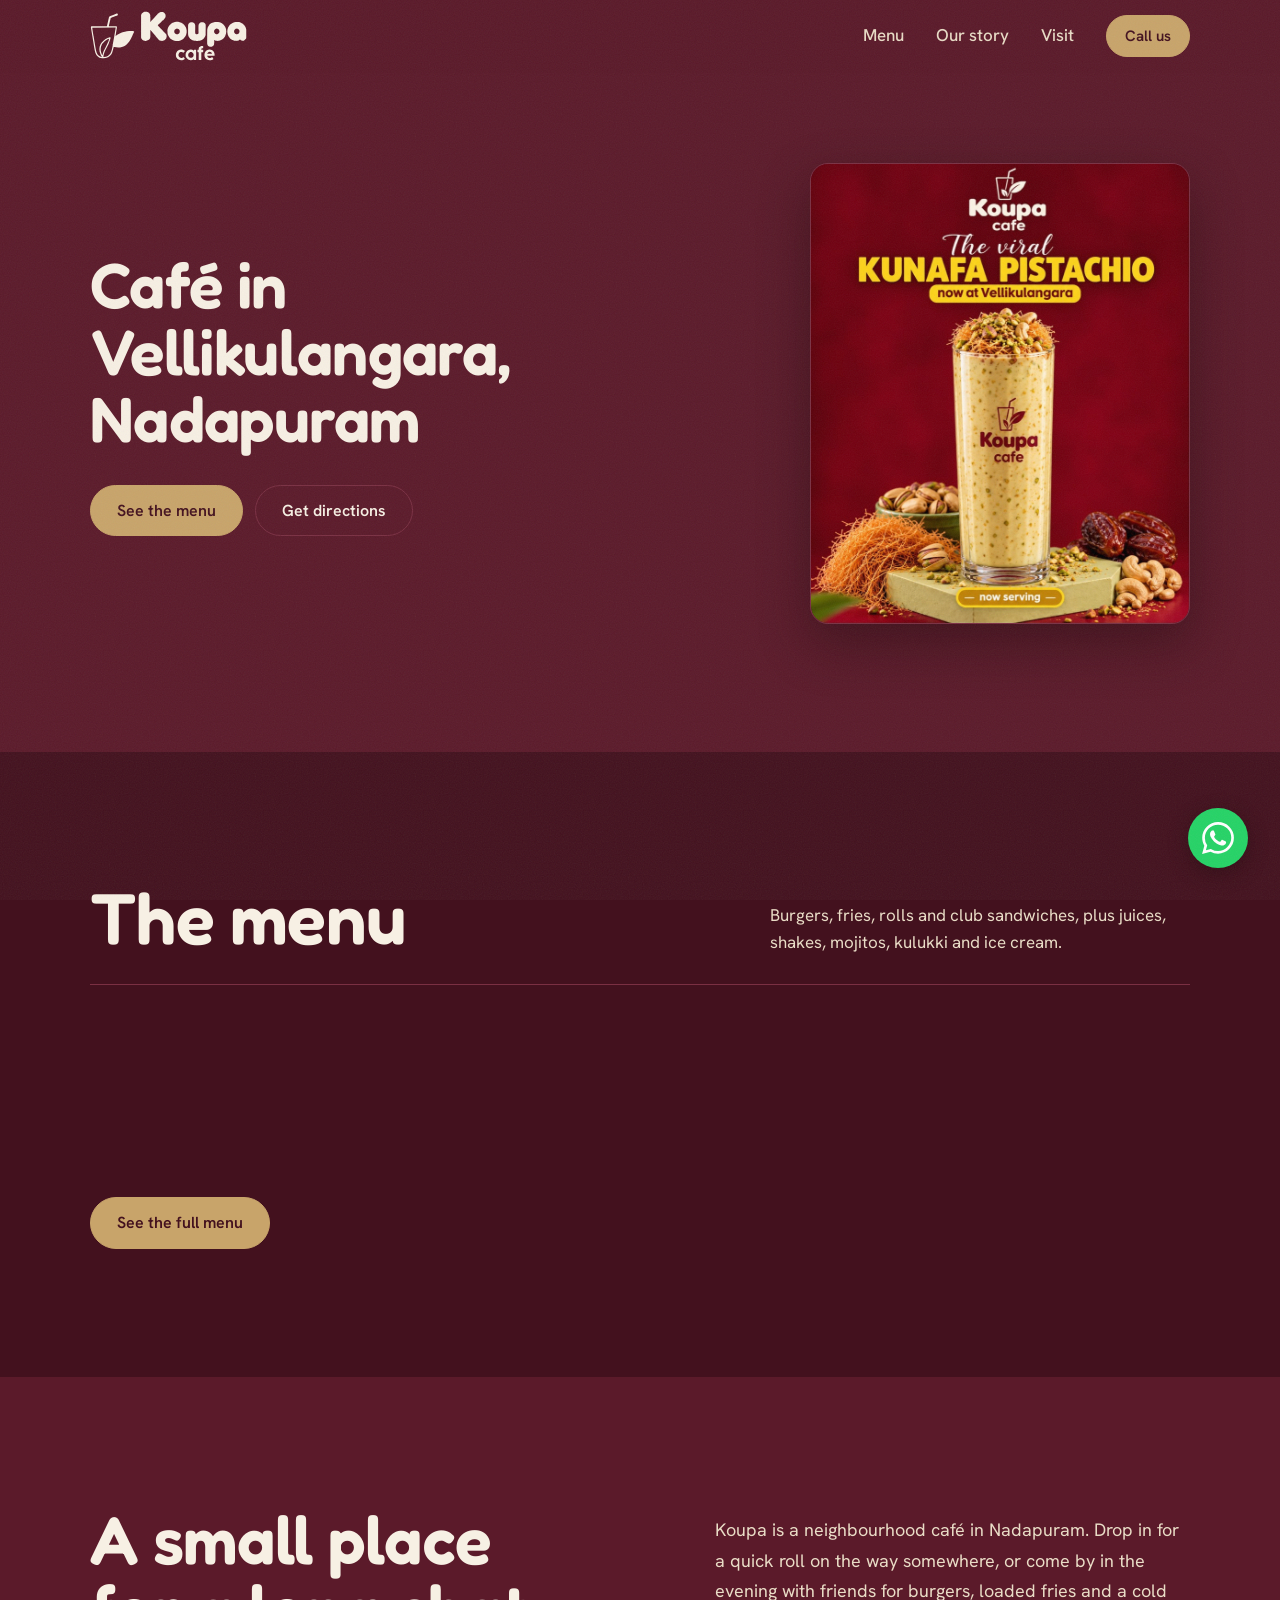
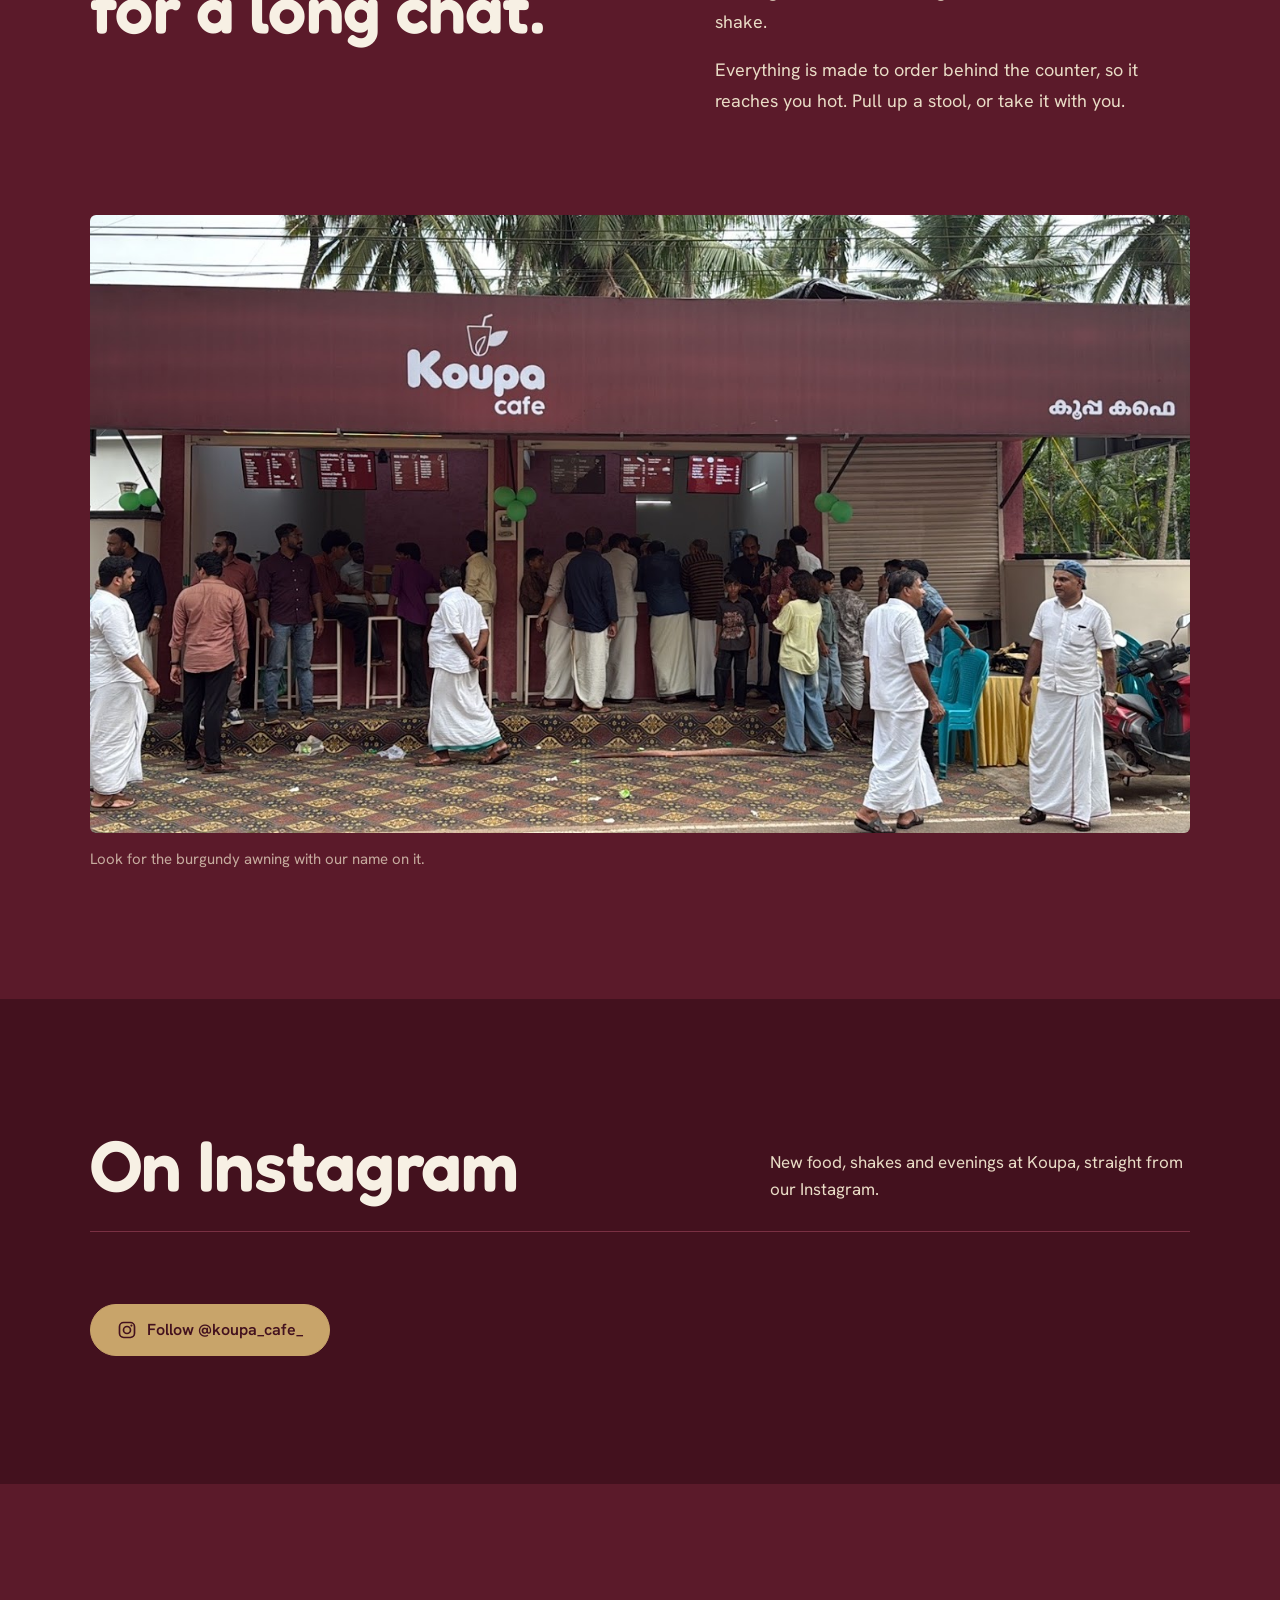
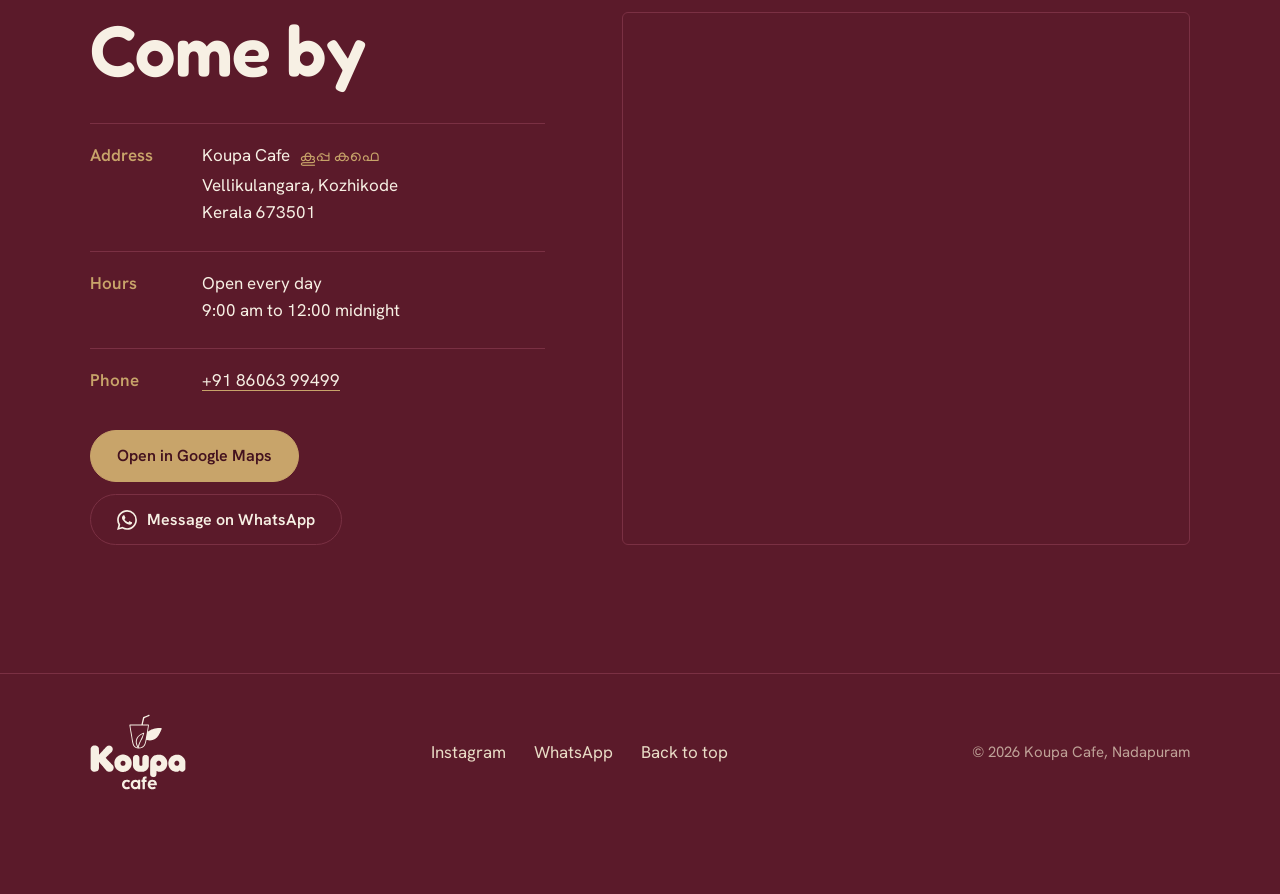
==== commit 149a2481: "Add full menu page and simplify the home hero - Header logo is always visible - Hero: drop the cup d" ====
--- a/index.html
+++ b/index.html
@@ -3,8 +3,8 @@
 <head>
   <meta charset="utf-8">
   <meta name="viewport" content="width=device-width, initial-scale=1">
-  <title>Koupa Cafe | Nadapuram</title>
-  <meta name="description" content="Koupa Cafe in Nadapuram: burgers, rolls, loaded fries, shakes, juices and mojitos, made to order.">
+  <title>Koupa Cafe | Vellikulangara, Nadapuram</title>
+  <meta name="description" content="Koupa Cafe in Vellikulangara, Nadapuram: burgers, rolls, loaded fries, shakes, juices and mojitos, made to order.">
   <meta name="theme-color" content="#5B1A2A">
   <link rel="icon" href="favicon.svg" type="image/svg+xml">
 
@@ -12,7 +12,7 @@
   <meta property="og:title" content="Koupa Cafe, Nadapuram">
   <meta property="og:description" content="Burgers, rolls, loaded fries and shakes in Nadapuram.">
   <meta property="og:type" content="website">
-  <meta property="og:url" content="https://koupacafe.com/">
+  <meta property="og:url" content="https://koupacafe.in/">
 
   <link rel="preconnect" href="https://fonts.googleapis.com">
   <link rel="preconnect" href="https://fonts.gstatic.com" crossorigin>
@@ -35,7 +35,7 @@
       </button>
 
       <nav id="site-nav" class="site-nav" aria-label="Main">
-        <a href="#menu">Menu</a>
+        <a href="menu.html">Menu</a>
         <a href="#story">Our story</a>
         <a href="#visit">Visit</a>
         <a href="tel:+918606399499" class="btn btn-small">Call us</a>
@@ -48,165 +48,45 @@
     <section class="hero" id="top">
       <div class="wrap hero-grid">
         <div class="hero-copy">
-          <p class="hero-place">Café in Nadapuram, Kozhikode</p>
-          <p class="hero-lede">Zinger burgers, rumali rolls, loaded fries and cold shakes, made to order.</p>
+          <h1 class="hero-place">Café in Vellikulangara, Nadapuram</h1>
           <div class="hero-actions">
-            <a href="#menu" class="btn">See the menu</a>
+            <a href="menu.html" class="btn">See the menu</a>
             <a href="#visit" class="btn btn-ghost">Get directions</a>
           </div>
         </div>
 
-        <svg class="hero-cup" viewBox="0 0 220 240" role="img" aria-label="Illustration of a cup with rising steam">
-          <g class="steam" fill="none" stroke-linecap="round">
-            <path d="M82 92 C70 76 94 66 82 48 C72 33 90 24 84 8" />
-            <path d="M110 92 C98 74 122 64 110 44 C100 28 118 18 112 0" />
-            <path d="M138 92 C126 76 150 66 138 48 C128 33 146 24 140 8" />
-          </g>
-          <g class="cup" fill="none" stroke-linecap="round" stroke-linejoin="round">
-            <path d="M48 112 H172 V140 C172 180 146 204 110 204 C74 204 48 180 48 140 Z" />
-            <path d="M172 124 C204 122 206 168 170 170" />
-            <ellipse cx="110" cy="216" rx="92" ry="12" />
-            <path d="M64 126 H156" class="crema" />
-          </g>
-        </svg>
-      </div>
-
-      <h1 class="wordmark wrap">
-        <img src="assets/koupa-wordmark.svg" alt="Koupa Cafe" width="753" height="254">
-      </h1>
-    </section>
-
-    <!-- MENU: prices from the Google Business menu. Edit item names and prices in the lists below. -->
+        <a class="hero-special" href="menu.html#new">
+          <img src="assets/kunafa-pistachio.jpg" alt="Kunafa Pistachio shake, now serving at Koupa Cafe Vellikulangara" width="822" height="1000">
+        </a>
+      </div>
+    </section>
+
+    <!-- MENU PREVIEW: the full menu with prices lives in menu.html -->
     <section class="menu section" id="menu" aria-labelledby="menu-title">
       <div class="wrap">
         <div class="section-head">
           <h2 id="menu-title">The menu</h2>
-          <p>Burgers, rolls and fries, made to order. Shakes, juices and mojitos are on the boards at the counter.</p>
-        </div>
-
-        <div class="menu-tabs" role="tablist" aria-label="Menu categories">
-          <button class="menu-tab" role="tab" id="tab-burgers" aria-controls="panel-burgers" aria-selected="true">
-            Burgers
-          </button>
-          <button class="menu-tab" role="tab" id="tab-fries" aria-controls="panel-fries" aria-selected="false" tabindex="-1">
-            Fries &amp; bites
-          </button>
-          <button class="menu-tab" role="tab" id="tab-rolls" aria-controls="panel-rolls" aria-selected="false" tabindex="-1">
-            Rolls
-          </button>
-          <button class="menu-tab" role="tab" id="tab-club" aria-controls="panel-club" aria-selected="false" tabindex="-1">
-            Club sandwich
-          </button>
-          <span class="menu-tab-indicator" aria-hidden="true"></span>
-        </div>
-
-        <div class="menu-panel is-active" role="tabpanel" id="panel-burgers" aria-labelledby="tab-burgers" tabindex="0">
-          <div class="menu-feature">
-            <svg class="menu-art" viewBox="0 0 200 200" aria-hidden="true">
-              <g fill="none" stroke-linecap="round" stroke-linejoin="round">
-                <path class="ln" d="M40 96 C40 50 160 50 160 96 Z"/>
-                <path class="ac" d="M78 74 l6 -3 M98 66 l6 -2 M118 74 l6 2 M90 84 l6 -2 M110 84 l6 1"/>
-                <path class="ac" d="M34 108 q10 -10 20 0 t20 0 t20 0 t20 0 t20 0 t20 0 t20 0"/>
-                <rect class="ln" x="40" y="118" width="120" height="22" rx="11"/>
-                <path class="ln" d="M40 150 H160 C160 164 150 170 138 170 H62 C50 170 40 164 40 150 Z"/>
-              </g>
-            </svg>
-            <div class="menu-feature-text">
-              <h3>Burgers</h3>
-              <p class="ml" lang="ml">ബർഗർ</p>
-              <p class="menu-meta">₹80 to ₹140</p>
-            </div>
-          </div>
-          <ul class="menu-list">
-            <li><span class="item">Chicken cheese burger</span><span class="dots"></span><span class="price">₹110</span></li>
-            <li><span class="item">Beef cheese burger</span><span class="dots"></span><span class="price">₹130</span></li>
-            <li><span class="item">Veg burger</span><span class="dots"></span><span class="price">₹80</span></li>
-            <li><span class="item">Zinger burger</span><span class="dots"></span><span class="price">₹140</span></li>
-            <li><span class="item">Nuggets burger</span><span class="dots"></span><span class="price">₹110</span></li>
-          </ul>
-        </div>
-
-        <div class="menu-panel" role="tabpanel" id="panel-fries" aria-labelledby="tab-fries" tabindex="0">
-          <div class="menu-feature">
-            <svg class="menu-art" viewBox="0 0 200 200" aria-hidden="true">
-              <g fill="none" stroke-linecap="round" stroke-linejoin="round">
-                <path class="ac fry" d="M72 98 L64 40 M88 98 L84 30 M104 98 L106 34 M120 98 L128 42 M80 98 L74 56 M112 98 L118 52"/>
-                <path class="ln" d="M54 96 Q100 118 146 96 L134 172 H66 Z"/>
-                <path class="ac" d="M84 140 a16 16 0 0 0 32 0"/>
-              </g>
-            </svg>
-            <div class="menu-feature-text">
-              <h3>Fries &amp; bites</h3>
-              <p class="ml" lang="ml">ഫ്രൈസ്</p>
-              <p class="menu-meta">₹80 to ₹160</p>
-            </div>
-          </div>
-          <ul class="menu-list">
-            <li><span class="item">French fries</span><span class="dots"></span><span class="price">₹80</span></li>
-            <li><span class="item">Peri peri fries <svg class="chili" viewBox="0 0 24 24" role="img" aria-label="Spicy"><use href="#chili-icon"/></svg></span><span class="dots"></span><span class="price">₹100</span></li>
-            <li><span class="item">Loaded fries</span><span class="dots"></span><span class="price">₹150</span></li>
-            <li><span class="item">Loaded fries, spicy <svg class="chili" viewBox="0 0 24 24" role="img" aria-label="Spicy"><use href="#chili-icon"/></svg></span><span class="dots"></span><span class="price">₹160</span></li>
-            <li><span class="item">Chick pop</span><span class="dots"></span><span class="price">₹140</span></li>
-            <li><span class="item">Chicken wings (6 pcs)</span><span class="dots"></span><span class="price">₹140</span></li>
-            <li><span class="item">Nuggets</span><span class="dots"></span><span class="price">₹100</span></li>
-          </ul>
-        </div>
-
-        <div class="menu-panel" role="tabpanel" id="panel-rolls" aria-labelledby="tab-rolls" tabindex="0">
-          <div class="menu-feature">
-            <svg class="menu-art" viewBox="0 0 200 200" aria-hidden="true">
-              <g fill="none" stroke-linecap="round" stroke-linejoin="round">
-                <g transform="rotate(-28 100 100)">
-                  <rect class="ln" x="34" y="74" width="132" height="52" rx="26"/>
-                  <path class="ac" d="M60 78 C70 92 70 108 60 122 M82 76 C92 92 92 108 82 124"/>
-                  <path class="ln" d="M110 74 L118 82 L110 90 L118 98 L110 106 L118 114 L110 122 L116 126"/>
-                  <path class="ac" d="M130 86 H152 M130 100 H158 M130 114 H152"/>
-                </g>
-              </g>
-            </svg>
-            <div class="menu-feature-text">
-              <h3>Rolls</h3>
-              <p class="ml" lang="ml">റോൾസ്</p>
-              <p class="menu-meta">₹40 to ₹80</p>
-            </div>
-          </div>
-          <ul class="menu-list">
-            <li><span class="item">Rumali chilly chicken <svg class="chili" viewBox="0 0 24 24" role="img" aria-label="Spicy"><use href="#chili-icon"/></svg></span><span class="dots"></span><span class="price">₹70</span></li>
-            <li><span class="item">Rumali chilly beef <svg class="chili" viewBox="0 0 24 24" role="img" aria-label="Spicy"><use href="#chili-icon"/></svg></span><span class="dots"></span><span class="price">₹80</span></li>
-            <li><span class="item">Rumali zinger</span><span class="dots"></span><span class="price">₹80</span></li>
-            <li><span class="item">Rumali kebab</span><span class="dots"></span><span class="price">₹80</span></li>
-            <li><span class="item">Samoon chicken</span><span class="dots"></span><span class="price">₹40</span></li>
-            <li><span class="item">Samoon beef</span><span class="dots"></span><span class="price">₹50</span></li>
-            <li><span class="item">Porotta chilly chicken <svg class="chili" viewBox="0 0 24 24" role="img" aria-label="Spicy"><use href="#chili-icon"/></svg></span><span class="dots"></span><span class="price">₹60</span></li>
-            <li><span class="item">Porotta beef</span><span class="dots"></span><span class="price">₹70</span></li>
-            <li><span class="item">Zinger porotta</span><span class="dots"></span><span class="price">₹80</span></li>
-            <li><span class="item">Omelette porotta</span><span class="dots"></span><span class="price">₹40</span></li>
-          </ul>
-        </div>
-
-        <div class="menu-panel" role="tabpanel" id="panel-club" aria-labelledby="tab-club" tabindex="0">
-          <div class="menu-feature">
-            <svg class="menu-art" viewBox="0 0 200 200" aria-hidden="true">
-              <g fill="none" stroke-linecap="round" stroke-linejoin="round">
-                <path class="ln" d="M36 156 H164 V62 Z"/>
-                <path class="ac" d="M72 132 q8 -8 16 0 t16 0 t16 0 t16 0 t16 0 t12 0"/>
-                <path class="ln" d="M104 108 H164"/>
-                <path class="ln" d="M144 124 V30"/>
-                <path class="ac" d="M144 32 L166 39 L144 46"/>
-              </g>
-            </svg>
-            <div class="menu-feature-text">
-              <h3>Club sandwich</h3>
-              <p class="ml" lang="ml">ക്ലബ്</p>
-              <p class="menu-meta">₹170</p>
-            </div>
-          </div>
-          <ul class="menu-list">
-            <li><span class="item">Zinger club</span><span class="dots"></span><span class="price">₹170</span></li>
-          </ul>
-        </div>
-
-        <p class="menu-key"><svg class="chili" viewBox="0 0 24 24" aria-hidden="true"><use href="#chili-icon"/></svg> Spicy</p>
+          <p>Burgers, fries, rolls and club sandwiches, plus juices, shakes, mojitos, kulukki and ice cream.</p>
+        </div>
+
+        <ul class="menu-cats">
+          <li><a href="menu.html#burgers">Burgers</a></li>
+          <li><a href="menu.html#fries">Fries &amp; bites</a></li>
+          <li><a href="menu.html#rolls">Rolls</a></li>
+          <li><a href="menu.html#club">Club sandwich</a></li>
+          <li><a href="menu.html#juices">Juices</a></li>
+          <li><a href="menu.html#fresh-juice">Fresh juice</a></li>
+          <li><a href="menu.html#milk-shakes">Milk shakes</a></li>
+          <li><a href="menu.html#special-shakes">Special shakes</a></li>
+          <li><a href="menu.html#chocolate-shakes">Chocolate shakes</a></li>
+          <li><a href="menu.html#seasonal-shakes">Seasonal shakes</a></li>
+          <li><a href="menu.html#mojito">Mojito</a></li>
+          <li><a href="menu.html#kulukki">Kulukki</a></li>
+          <li><a href="menu.html#soda">Soda</a></li>
+          <li><a href="menu.html#scoops">Ice cream</a></li>
+        </ul>
+
+        <a href="menu.html" class="btn">See the full menu</a>
       </div>
     </section>
 
@@ -306,7 +186,7 @@
     <svg class="wa-glyph" viewBox="0 0 24 24" aria-hidden="true"><use href="#wa-icon"/></svg>
   </a>
 
-  <!-- WhatsApp logo, defined once and reused above -->
+  <!-- Icons, defined once and reused above -->
   <svg width="0" height="0" style="position:absolute" aria-hidden="true">
     <symbol id="ig-icon" viewBox="0 0 24 24">
       <rect x="3" y="3" width="18" height="18" rx="5" fill="none" stroke="currentColor" stroke-width="2"/>
--- a/styles.css
+++ b/styles.css
@@ -199,71 +199,37 @@
   z-index: 1;
 }
 
+.hero {
+  padding-bottom: var(--section-pad);
+}
+
 .hero-grid {
   display: grid;
-  grid-template-columns: 1fr auto;
-  align-items: end;
-  gap: 40px;
+  grid-template-columns: 1fr minmax(0, 380px);
+  align-items: center;
+  gap: clamp(32px, 6vw, 80px);
 }
 
 .hero-place {
-  font-family: var(--font-display);
-  font-weight: 600;
-  font-size: clamp(1.25rem, 2vw, 1.5rem);
-  color: var(--brass);
-  margin-bottom: .5em;
-}
-
-.hero-lede {
-  font-size: clamp(1.25rem, 2.2vw, 1.625rem);
-  line-height: 1.45;
-  color: var(--cream);
-  max-width: 30ch;
-  margin-bottom: 1.6em;
-}
+  font-size: clamp(2.25rem, 5vw, 4rem);
+  line-height: 1.05;
+  max-width: 14ch;
+  margin-bottom: 32px;
+}
+
+/* the current special's poster, beside the heading */
+.hero-special {
+  display: block;
+  border-radius: 18px;
+  overflow: hidden;
+  border: 1px solid var(--wine-line);
+  box-shadow: 0 20px 50px rgba(30, 6, 12, 0.45);
+  transition: transform .3s;
+}
+.hero-special:hover { transform: translateY(-4px); }
+.hero-special img { width: 100%; height: auto; }
 
 .hero-actions { display: flex; flex-wrap: wrap; gap: 12px; }
-
-.hero-cup {
-  width: clamp(150px, 20vw, 240px);
-  height: auto;
-  margin-right: clamp(0px, 3vw, 48px);
-}
-.hero-cup .cup { stroke: var(--cream); stroke-width: 3; }
-.hero-cup .cup .crema { stroke: var(--brass); stroke-width: 2; }
-.hero-cup .steam { stroke: var(--brass); stroke-width: 3; }
-
-/* the one orchestrated moment: steam draws itself, then keeps drifting */
-.hero-cup .steam path {
-  stroke-dasharray: 120;
-  stroke-dashoffset: 120;
-  animation:
-    steam-draw 1.6s cubic-bezier(.5, 0, .2, 1) forwards,
-    steam-drift 4s ease-in-out 1.8s infinite;
-}
-.hero-cup .steam path:nth-child(2) { animation-delay: .25s, 2.3s; }
-.hero-cup .steam path:nth-child(3) { animation-delay: .5s, 2.8s; }
-
-@keyframes steam-draw { to { stroke-dashoffset: 0; } }
-@keyframes steam-drift {
-  0%, 100% { opacity: 1; transform: translateY(0); }
-  50% { opacity: .35; transform: translateY(-6px); }
-}
-
-/* the logo's own "Koupa" lettering, stretched across the page */
-.wordmark {
-  position: relative;
-  margin-top: clamp(32px, 5vw, 56px);
-  line-height: 0;
-}
-.wordmark img {
-  display: block;
-  width: 100%;
-  height: auto;
-  /* baseline sits on the section edge; the "p" hangs into the menu band
-     (descender is 5.7% of the wordmark's width) */
-  margin-bottom: -5.7%;
-}
 
 /* ---------- Sections ---------- */
 .section { padding-block: var(--section-pad); }
@@ -283,104 +249,6 @@
 
 /* ---------- Menu ---------- */
 .menu { background: var(--wine-deep); }
-
-/* category tabs with a sliding brass pill */
-.menu-tabs {
-  position: relative;
-  display: flex;
-  gap: 4px;
-  width: max-content;
-  max-width: 100%;
-  padding: 6px;
-  margin-bottom: clamp(28px, 4vw, 48px);
-  border: 1px solid var(--wine-line);
-  border-radius: 999px;
-  overflow-x: auto;
-  scrollbar-width: none;
-}
-.menu-tabs::-webkit-scrollbar { display: none; }
-html:not(.js) .menu-tabs { display: none; }
-
-.menu-tab {
-  position: relative;
-  z-index: 1;
-  display: inline-flex;
-  align-items: center;
-  gap: 10px;
-  min-height: 48px;
-  padding: 10px 22px;
-  border: 0;
-  border-radius: 999px;
-  background: none;
-  color: var(--beige);
-  font: 600 1rem/1 var(--font-body);
-  white-space: nowrap;
-  cursor: pointer;
-  transition: color .3s;
-}
-.menu-tab:hover { color: var(--cream); }
-.menu-tab[aria-selected="true"] { color: var(--wine-deep); }
-.menu-tab:focus-visible { outline-offset: -2px; border-radius: 999px; }
-
-.menu-tab-indicator {
-  position: absolute;
-  top: 6px;
-  left: 0;
-  width: 0;
-  height: calc(100% - 12px);
-  border-radius: 999px;
-  background: var(--brass);
-  transition:
-    transform .5s cubic-bezier(.3, 1.25, .5, 1),
-    width .5s cubic-bezier(.3, 1.25, .5, 1);
-}
-.menu-tabs.no-anim .menu-tab-indicator { transition: none; }
-
-/* one panel per category: picture card + list */
-.menu-panel {
-  display: grid;
-  grid-template-columns: minmax(0, 5fr) minmax(0, 7fr);
-  gap: clamp(32px, 5vw, 72px);
-  align-items: start;
-  outline-offset: 8px;
-}
-.js .menu-panel { display: none; }
-.js .menu-panel.is-active { display: grid; }
-html:not(.js) .menu-panel + .menu-panel { margin-top: 72px; }
-
-.menu-feature {
-  position: sticky;
-  top: 96px;
-  padding: clamp(28px, 4vw, 44px);
-  border: 1px solid var(--wine-line);
-  border-radius: 20px;
-  background:
-    radial-gradient(circle at 50% 30%, rgba(200, 164, 106, 0.14), transparent 60%),
-    var(--wine);
-}
-.menu-art {
-  width: min(100%, 240px);
-  height: auto;
-  margin: 0 auto 12px;
-}
-.menu-art .ln { stroke: var(--cream); stroke-width: 4; }
-.menu-art .ac { stroke: var(--brass); stroke-width: 4; }
-.menu-art .fry { stroke-width: 9; }
-
-.menu-feature h3 { font-size: clamp(2.25rem, 4vw, 3.25rem); }
-.menu-feature .ml {
-  font-family: var(--font-ml);
-  font-size: 1.25rem;
-  color: var(--brass);
-  margin: 10px 0 0;
-}
-.menu-meta {
-  margin: 20px 0 0;
-  padding-top: 16px;
-  border-top: 1px solid var(--wine-line);
-  font-size: .9375rem;
-  color: rgba(233, 220, 198, 0.8);
-}
 
 .menu-list { list-style: none; margin: 0; padding: 0; }
 .menu-list li {
@@ -425,33 +293,210 @@
   flex: none;
   color: var(--brass);
 }
-/* only show the "Spicy" key when the open category has a spicy item */
-.js .menu:not(:has(.menu-panel.is-active .chili)) .menu-key { visibility: hidden; }
-.menu-key {
+/* home page: category links into the menu page */
+.menu-cats {
+  list-style: none;
+  margin: 0 0 40px;
+  padding: 0;
   display: flex;
-  align-items: center;
+  flex-wrap: wrap;
+  gap: 10px;
+}
+.menu-cats a {
+  display: inline-flex;
+  align-items: center;
+  min-height: 44px;
+  padding: 8px 18px;
+  border: 1px solid var(--wine-line);
+  border-radius: 999px;
+  color: var(--cream);
+  font-weight: 500;
+  text-decoration: none;
+  transition: border-color .2s, background-color .2s;
+}
+.menu-cats a:hover { border-color: var(--brass); background: rgba(200, 164, 106, 0.1); }
+
+/* ---------- Menu page ---------- */
+.menu-page { padding-top: clamp(32px, 6vw, 72px); padding-bottom: var(--section-pad); }
+.menu-page-head h1 { font-size: clamp(2.75rem, 6vw, 4.5rem); }
+.menu-page-head { margin-bottom: 0; border-bottom: 0; }
+.menu-key-inline { display: inline-flex; align-items: center; gap: 6px; }
+
+/* sticky strip of category chips under the header */
+.menu-jump {
+  position: sticky;
+  top: 72px;
+  z-index: 40;
+  margin: 28px 0 clamp(32px, 5vw, 56px);
+  background: rgba(91, 26, 42, 0.94);
+  backdrop-filter: blur(8px);
+  -webkit-backdrop-filter: blur(8px);
+  border-block: 1px solid var(--wine-line);
+}
+.menu-jump-inner {
+  display: flex;
   gap: 8px;
-  margin: 36px 0 0;
+  padding-block: 10px;
+  overflow-x: auto;
+  scrollbar-width: none;
+}
+.menu-jump-inner::-webkit-scrollbar { display: none; }
+.menu-jump a {
+  flex: none;
+  display: inline-flex;
+  align-items: center;
+  min-height: 40px;
+  padding: 6px 16px;
+  border-radius: 999px;
+  color: var(--beige);
+  font-weight: 500;
   font-size: .9375rem;
-  color: rgba(233, 220, 198, 0.75);
-}
-
-/* entrance when a category opens: the drawing sketches itself, items rise in */
-.js .menu-panel.is-active .menu-art :is(path, rect) {
-  stroke-dasharray: 1;
-  stroke-dashoffset: 1;
-  animation: art-draw 1.1s cubic-bezier(.5, 0, .2, 1) forwards;
-}
-.js .menu-panel.is-active .menu-art .ac { animation-delay: .25s; }
-.js .menu-panel.is-active .menu-list li {
-  animation: item-in .55s cubic-bezier(.2, .8, .2, 1) both;
-  animation-delay: calc(var(--i, 0) * 45ms + 60ms);
-}
-.js .menu-panel.is-active .menu-feature { animation: card-in .5s cubic-bezier(.2, .8, .2, 1) both; }
-
-@keyframes art-draw { to { stroke-dashoffset: 0; } }
-@keyframes item-in { from { opacity: 0; transform: translateY(14px); } }
-@keyframes card-in { from { opacity: 0; transform: scale(.97); } }
+  text-decoration: none;
+  white-space: nowrap;
+  transition: background-color .2s, color .2s;
+}
+.menu-jump a:hover { color: var(--cream); background: rgba(233, 220, 198, 0.08); }
+.menu-jump a.is-current { background: var(--brass); color: var(--wine-deep); }
+
+.menu-page section[id] { scroll-margin-top: 150px; }
+
+.menu-new {
+  display: grid;
+  grid-template-columns: minmax(0, 300px) 1fr;
+  align-items: center;
+  gap: clamp(24px, 5vw, 56px);
+  padding: clamp(16px, 3vw, 28px);
+  margin-bottom: clamp(48px, 7vw, 88px);
+  border: 1px solid var(--wine-line);
+  border-radius: 20px;
+  background:
+    radial-gradient(circle at 80% 30%, rgba(200, 164, 106, 0.14), transparent 60%),
+    var(--wine-deep);
+}
+.menu-new img { width: 100%; height: auto; border-radius: 12px; }
+.menu-new-tag {
+  display: inline-block;
+  margin-bottom: 14px;
+  padding: 4px 12px;
+  border-radius: 999px;
+  background: var(--brass);
+  color: var(--wine-deep);
+  font-weight: 600;
+  font-size: .875rem;
+}
+.menu-new h2 { font-size: clamp(2.25rem, 5vw, 3.5rem); margin-bottom: 16px; }
+.menu-new-text p:last-child { margin: 0; max-width: 40ch; font-size: 1.125rem; }
+
+.menu-group {
+  font-size: clamp(2rem, 4vw, 2.75rem);
+  color: var(--brass);
+  margin: 0 0 24px;
+}
+.menu-cards + .menu-group { margin-top: clamp(48px, 7vw, 88px); }
+
+/* two columns of category cards, flowing like a printed menu */
+.menu-cards { columns: 2 380px; column-gap: 24px; }
+.menu-card {
+  break-inside: avoid;
+  margin-bottom: 24px;
+  padding: clamp(20px, 3vw, 32px);
+  border: 1px solid var(--wine-line);
+  border-radius: 18px;
+  background: var(--wine-deep);
+}
+.menu-card-head {
+  display: flex;
+  align-items: baseline;
+  justify-content: space-between;
+  gap: 12px;
+  padding-bottom: 14px;
+  margin-bottom: 4px;
+  border-bottom: 1px solid var(--wine-line);
+}
+.menu-card h3 { font-size: clamp(1.625rem, 3vw, 2rem); }
+.menu-card .ml { margin: 0; font-family: var(--font-ml); color: var(--brass); }
+.menu-card .menu-list li { margin-inline: -12px; padding: 12px; }
+
+.menu-note { margin: 32px 0 0; color: rgba(233, 220, 198, 0.75); }
+.menu-note a { color: var(--cream); text-decoration-color: var(--brass); text-underline-offset: 4px; }
+
+.site-nav a[aria-current="page"] { color: var(--cream); border-bottom-color: var(--brass); }
+
+/* ---------- Menu animations ---------- */
+/* cards rise in when scrolled to (script adds .reveal, then .is-in) */
+.reveal:not(.menu-cats) {
+  opacity: 0;
+  transform: translateY(28px);
+  transition: opacity .7s cubic-bezier(.2, .8, .2, 1), transform .7s cubic-bezier(.2, .8, .2, 1);
+}
+.reveal.is-in { opacity: 1; transform: none; }
+
+/* card heading rule draws across */
+.menu-card-head { position: relative; border-bottom-color: transparent; }
+.menu-card-head::after {
+  content: "";
+  position: absolute;
+  left: 0; right: 0; bottom: -1px;
+  height: 1px;
+  background: linear-gradient(to right, var(--brass), var(--wine-line) 40%);
+  transform-origin: left;
+}
+.reveal .menu-card-head::after { transform: scaleX(0); transition: transform .9s cubic-bezier(.5, 0, .2, 1) .15s; }
+.reveal.is-in .menu-card-head::after { transform: none; }
+
+/* rows follow one by one: item slides in, dotted leader draws, price pops */
+.reveal .menu-list li { opacity: 0; }
+.reveal.is-in .menu-list li {
+  animation: row-in .55s cubic-bezier(.2, .8, .2, 1) both;
+  animation-delay: calc(var(--i, 0) * 55ms + 200ms);
+}
+.reveal.is-in .menu-list .dots {
+  transform-origin: left;
+  animation: dots-draw .6s cubic-bezier(.5, 0, .2, 1) both;
+  animation-delay: calc(var(--i, 0) * 55ms + 320ms);
+}
+.reveal.is-in .menu-list .price {
+  display: inline-block;
+  animation: price-pop .45s cubic-bezier(.3, 1.6, .5, 1) both;
+  animation-delay: calc(var(--i, 0) * 55ms + 480ms);
+}
+@keyframes row-in { from { opacity: 0; transform: translateX(-14px); } to { opacity: 1; transform: none; } }
+@keyframes dots-draw { from { transform: translateY(-5px) scaleX(0); } to { transform: translateY(-5px) scaleX(1); } }
+@keyframes price-pop { from { opacity: 0; transform: scale(.6); } }
+
+/* the little chili gives a wiggle when its row is hovered */
+.menu-list li:hover .chili { animation: chili-wiggle .5s ease-in-out; }
+@keyframes chili-wiggle { 25% { transform: rotate(-14deg); } 75% { transform: rotate(10deg); } }
+
+/* cards lift slightly on hover */
+.menu-card.reveal { transition: border-color .3s, box-shadow .3s, opacity .7s cubic-bezier(.2, .8, .2, 1), transform .7s cubic-bezier(.2, .8, .2, 1); }
+.menu-card.is-in:hover { border-color: rgba(200, 164, 106, 0.55); box-shadow: 0 16px 40px rgba(30, 6, 12, 0.35); transform: translateY(-3px); }
+
+/* home page category chips pop in one after another */
+.reveal.menu-cats li { opacity: 0; }
+.reveal.menu-cats.is-in li {
+  animation: chip-in .5s cubic-bezier(.3, 1.4, .5, 1) both;
+  animation-delay: calc(var(--i, 0) * 40ms);
+}
+@keyframes chip-in { from { opacity: 0; transform: translateY(12px) scale(.9); } }
+
+/* the special: poster floats gently, the "New" tag shimmers */
+.menu-new img { animation: float 5s ease-in-out infinite; }
+@keyframes float { 50% { transform: translateY(-8px) rotate(-.6deg); } }
+.menu-new-tag { position: relative; overflow: hidden; }
+.menu-new-tag::after {
+  content: "";
+  position: absolute;
+  inset: 0;
+  background: linear-gradient(105deg, transparent 35%, rgba(255, 255, 255, 0.6) 50%, transparent 65%);
+  transform: translateX(-100%);
+  animation: shimmer 3.2s ease-in-out 1s infinite;
+}
+@keyframes shimmer { 40%, 100% { transform: translateX(100%); } }
+
+/* chip strip: the current chip grows into place */
+.menu-jump a { transition: background-color .3s, color .3s, transform .3s cubic-bezier(.3, 1.5, .5, 1); }
+.menu-jump a.is-current { transform: scale(1.06); }
 
 /* ---------- Story ---------- */
 .story-grid {
@@ -658,15 +703,6 @@
   .story-grid,
   .visit-grid { grid-template-columns: 1fr; }
   .section-head p { justify-self: start; }
-  .menu-panel { grid-template-columns: 1fr; gap: 24px; }
-  .menu-feature {
-    position: static;
-    display: grid;
-    grid-template-columns: 120px 1fr;
-    align-items: center;
-    gap: 24px;
-  }
-  .menu-art { width: 120px; margin: 0; }
 }
 
 @media (max-width: 720px) {
@@ -692,9 +728,26 @@
   }
   .site-nav .btn { margin-top: 18px; }
 
-  .hero-grid { grid-template-columns: 1fr; }
-  .hero-cup { order: -1; width: 120px; margin: 0; }
+  .header-inner { min-height: 64px; }
+  .brand img { height: 40px; }
+
+  .hero { padding-top: 24px; }
+  .hero-grid { grid-template-columns: 1fr; gap: 32px; }
+  .hero-place { font-size: 2.25rem; margin-bottom: 24px; }
   .hero-actions .btn { flex: 1 1 auto; }
+  .hero-special { max-width: 360px; }
+
+  .menu-jump { top: 64px; }
+  .menu-new { grid-template-columns: 1fr; }
+  .menu-new img { max-width: 320px; }
+  .menu-cards { columns: 1; }
+  .menu-card .menu-list li { margin-inline: 0; padding-inline: 0; }
+
+  .story-grid { row-gap: 20px; }
+  .story-body { padding-top: 0; }
+
+  .wa-float { width: 54px; height: 54px; }
+  .wa-float .wa-glyph { width: 28px; height: 28px; }
   .visit-actions .btn { flex: 1 1 100%; }
 
   .details div { grid-template-columns: 1fr; gap: 4px; }
@@ -704,13 +757,6 @@
   .insta-tile:nth-child(6) { display: none; }
   .insta-follow { width: 100%; }
 
-  .menu-tabs { width: auto; margin-inline: calc(var(--gutter) * -1); border-radius: 0; border-inline: 0; padding-inline: var(--gutter); }
-  .menu-tab { padding: 10px 18px; }
-  .menu-feature { grid-template-columns: 84px 1fr; gap: 18px; padding: 20px; border-radius: 16px; }
-  .menu-art { width: 84px; }
-  .menu-feature h3 { font-size: 2rem; }
-  .menu-feature .ml { font-size: 1.0625rem; margin-top: 6px; }
-  .menu-meta { margin-top: 12px; padding-top: 10px; }
   .menu-list li { margin-inline: 0; padding-inline: 0; }
   .menu-list .item, .menu-list .price { font-size: 1.0625rem; }
   .map-frame, .map-frame iframe { min-height: 300px; }
@@ -718,11 +764,8 @@
 
 @media (prefers-reduced-motion: reduce) {
   html { scroll-behavior: auto; }
-  .hero-cup .steam path { animation: none; stroke-dashoffset: 0; }
   .insta-tile, .insta-tile.is-loading { animation: none; }
-  .js .menu-panel.is-active :is(.menu-feature, .menu-list li, .menu-art path, .menu-art rect) {
-    animation: none;
-    stroke-dashoffset: 0;
-  }
+  .reveal, .reveal *, .reveal *::after, .menu-new img, .menu-new-tag::after { animation: none !important; opacity: 1 !important; transform: none !important; }
+  .menu-new-tag::after { display: none; }
   * { transition: none !important; }
 }
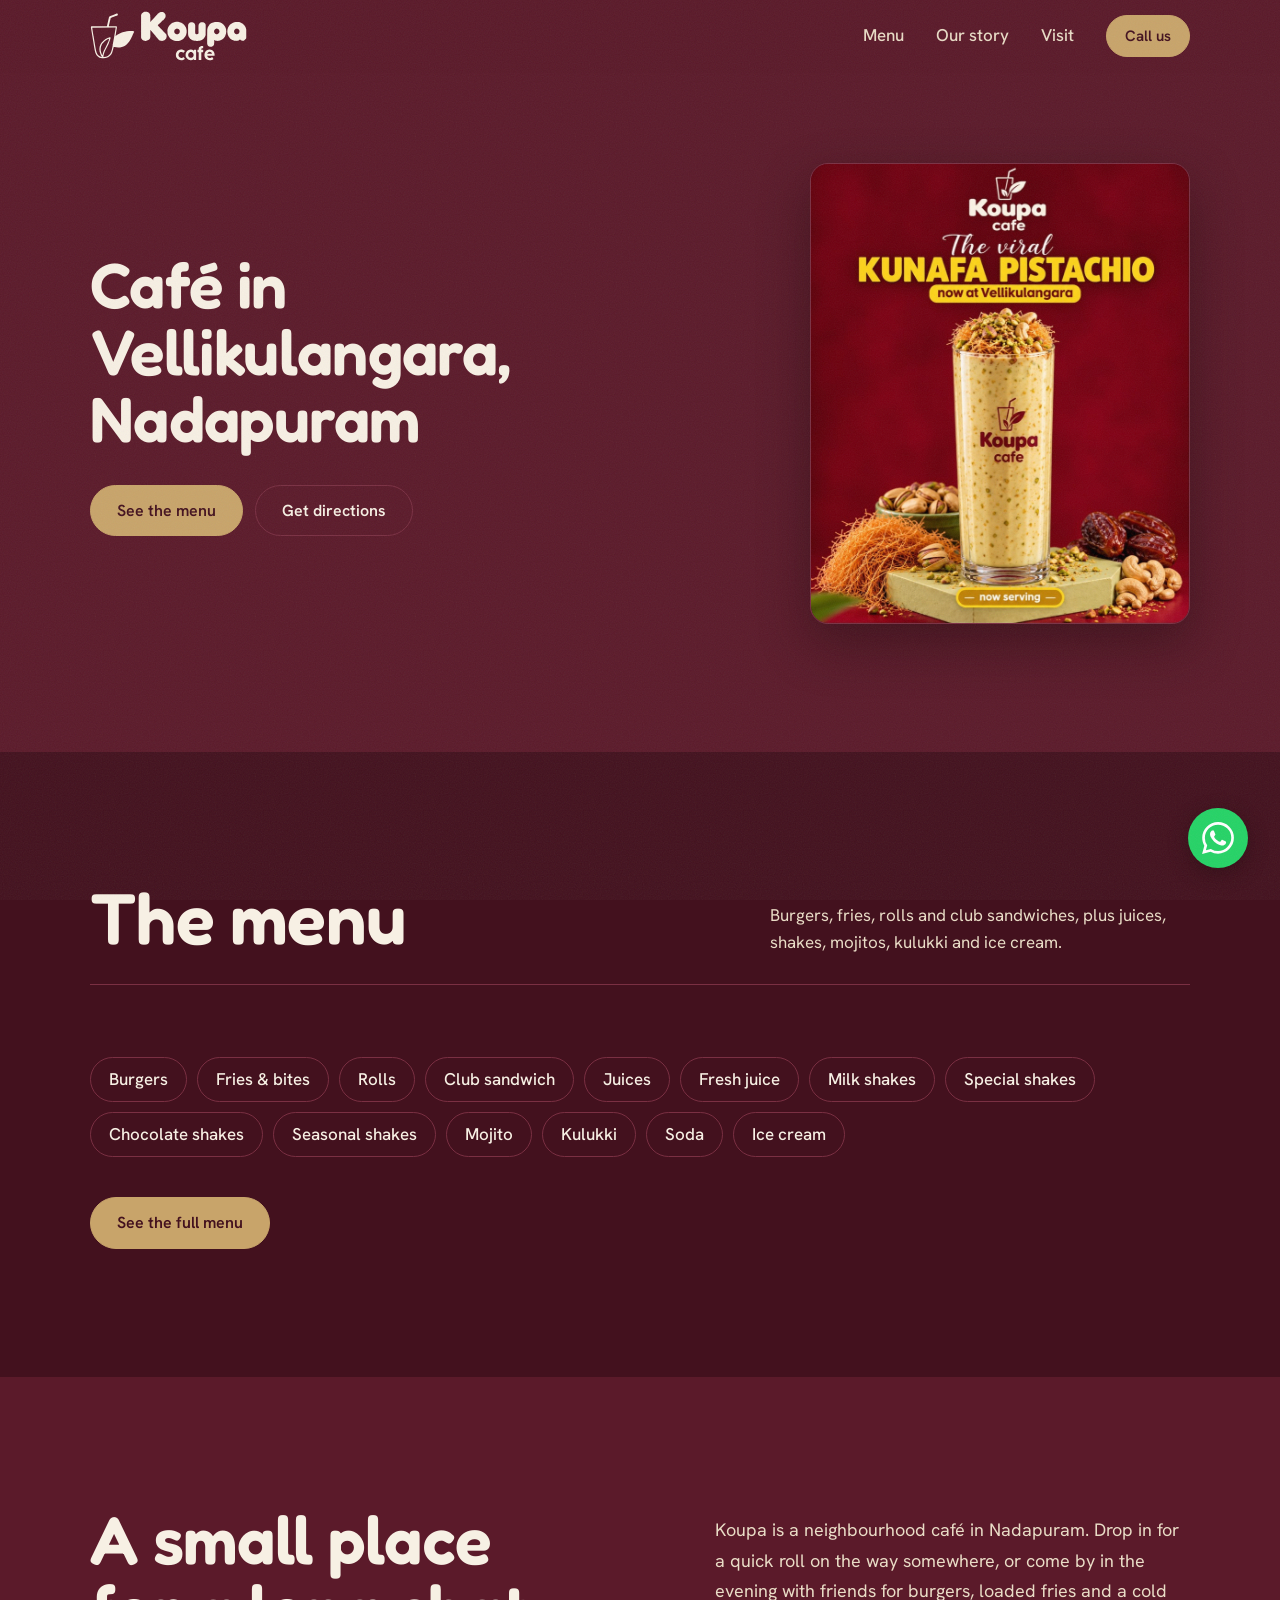
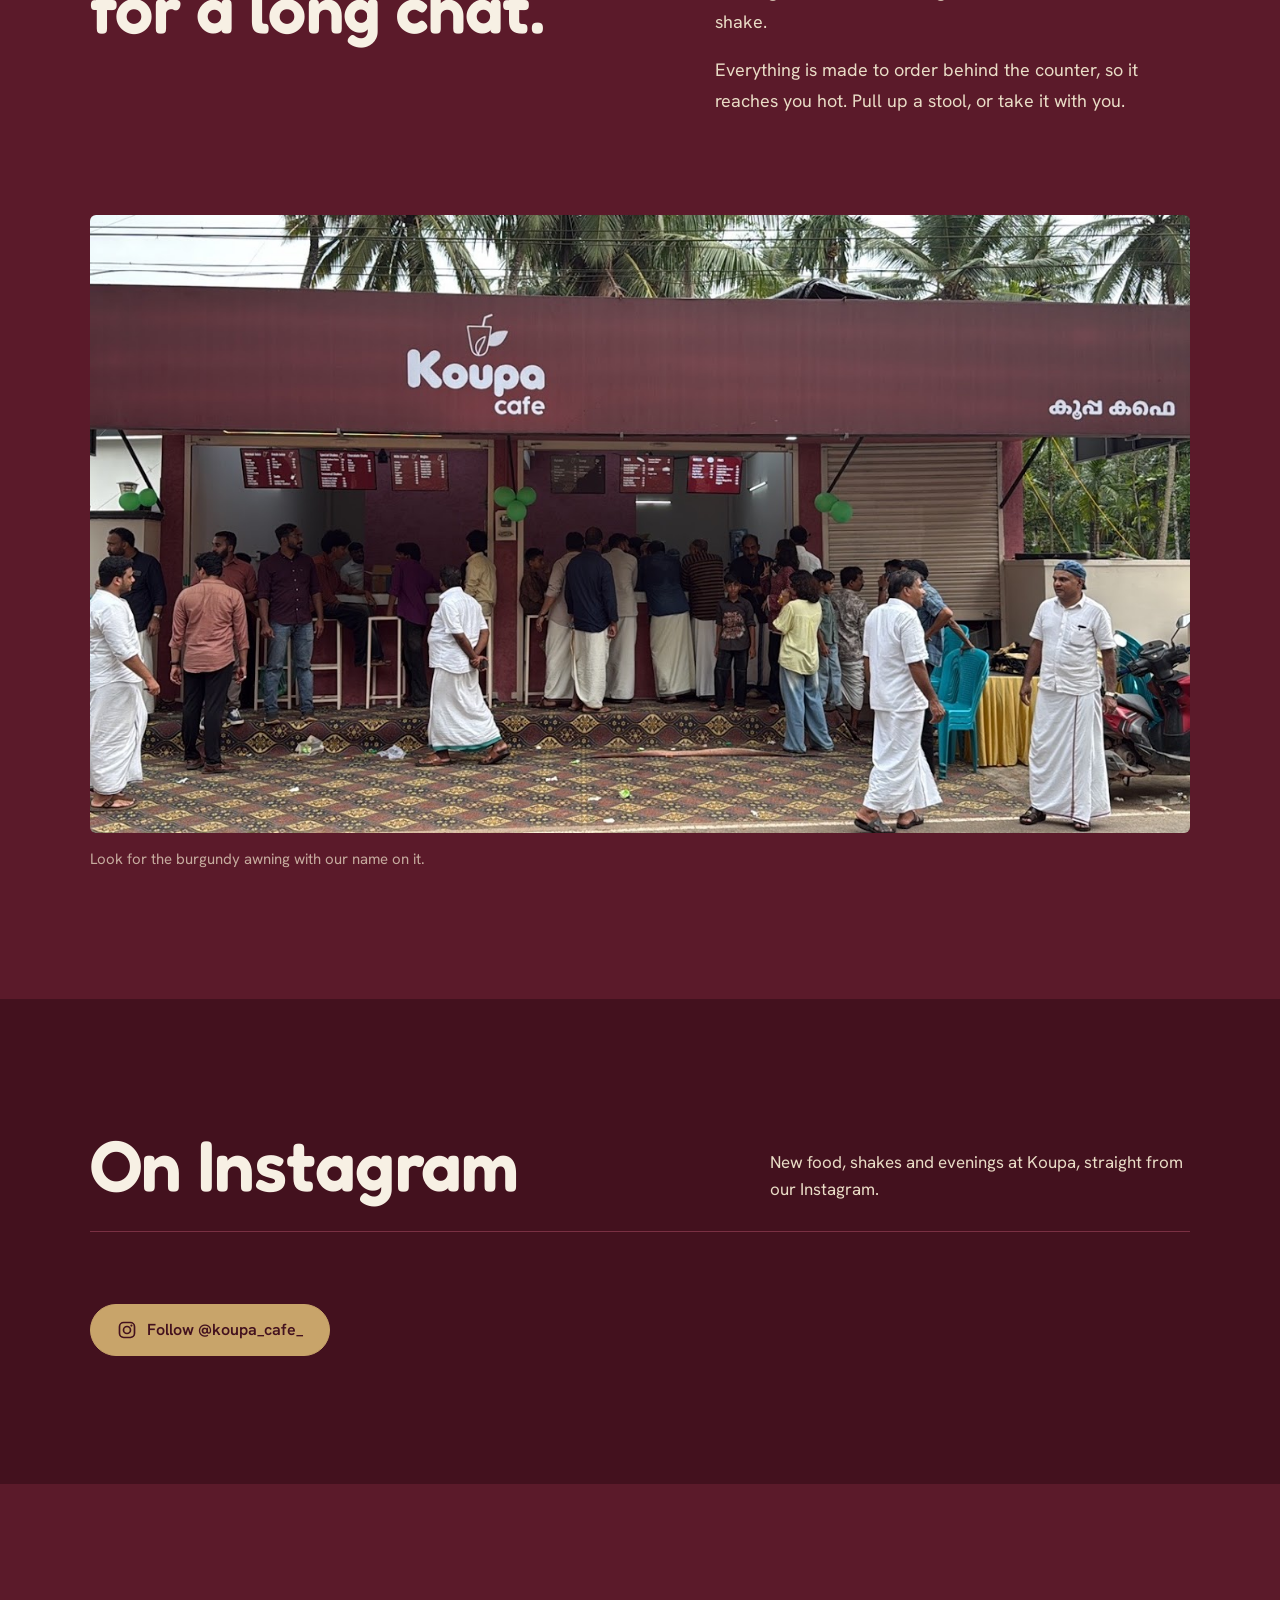
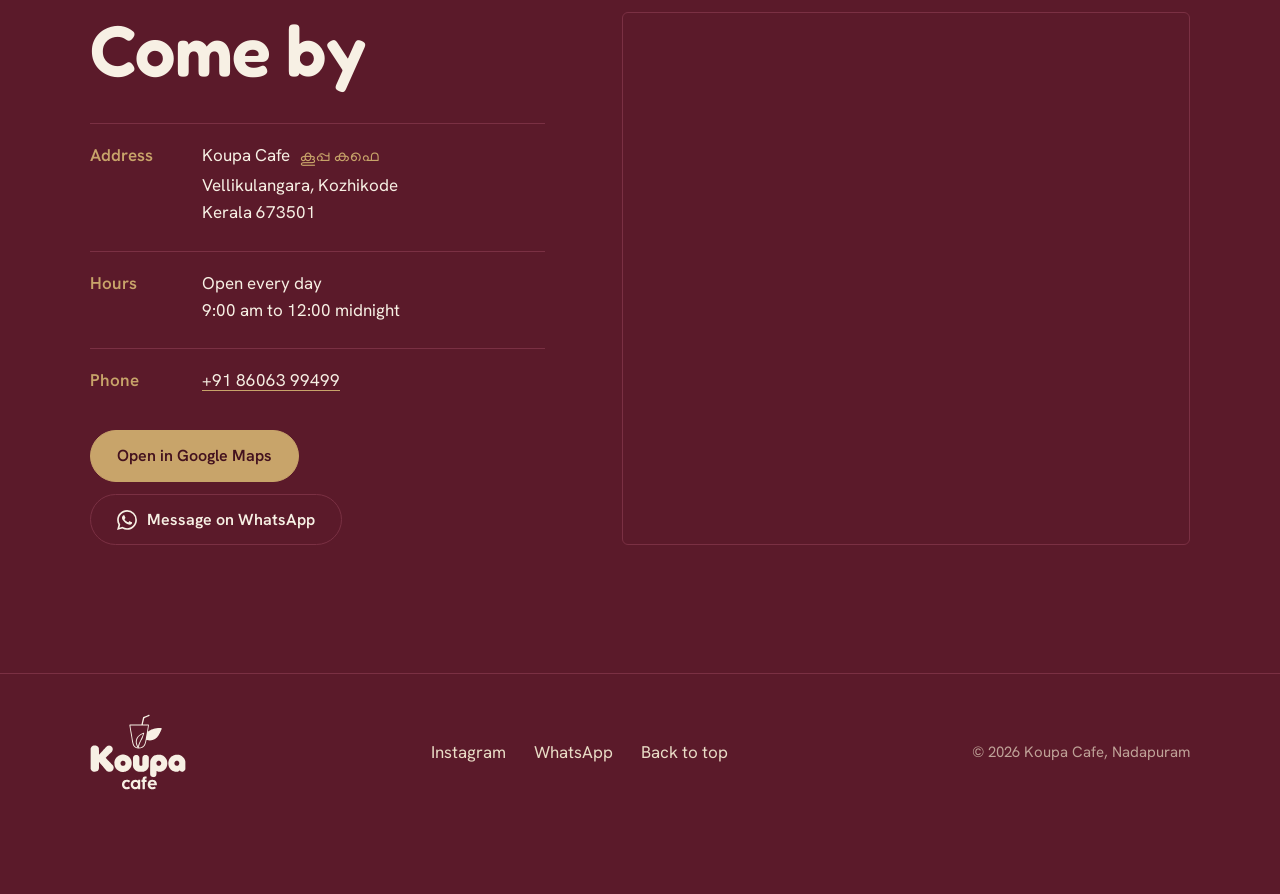
==== commit fda0b514: "Fix home menu category buttons staying invisible The chip pop-in animation had no end keyframe, so i" ====
--- a/index.html
+++ b/index.html
@@ -17,7 +17,7 @@
   <link rel="preconnect" href="https://fonts.googleapis.com">
   <link rel="preconnect" href="https://fonts.gstatic.com" crossorigin>
   <link href="https://fonts.googleapis.com/css2?family=Hanken+Grotesk:wght@400;500;600&family=Manjari:wght@400;700&family=Fredoka:wght@500;600;700&display=swap" rel="stylesheet">
-  <link rel="stylesheet" href="styles.css">
+  <link rel="stylesheet" href="styles.css?v=2">
   <script>document.documentElement.classList.add('js');</script>
 </head>
 <body>
@@ -209,6 +209,6 @@
     </symbol>
   </svg>
 
-  <script src="script.js" defer></script>
+  <script src="script.js?v=2" defer></script>
 </body>
 </html>
--- a/styles.css
+++ b/styles.css
@@ -478,7 +478,7 @@
   animation: chip-in .5s cubic-bezier(.3, 1.4, .5, 1) both;
   animation-delay: calc(var(--i, 0) * 40ms);
 }
-@keyframes chip-in { from { opacity: 0; transform: translateY(12px) scale(.9); } }
+@keyframes chip-in { from { opacity: 0; transform: translateY(12px) scale(.9); } to { opacity: 1; transform: none; } }
 
 /* the special: poster floats gently, the "New" tag shimmers */
 .menu-new img { animation: float 5s ease-in-out infinite; }
